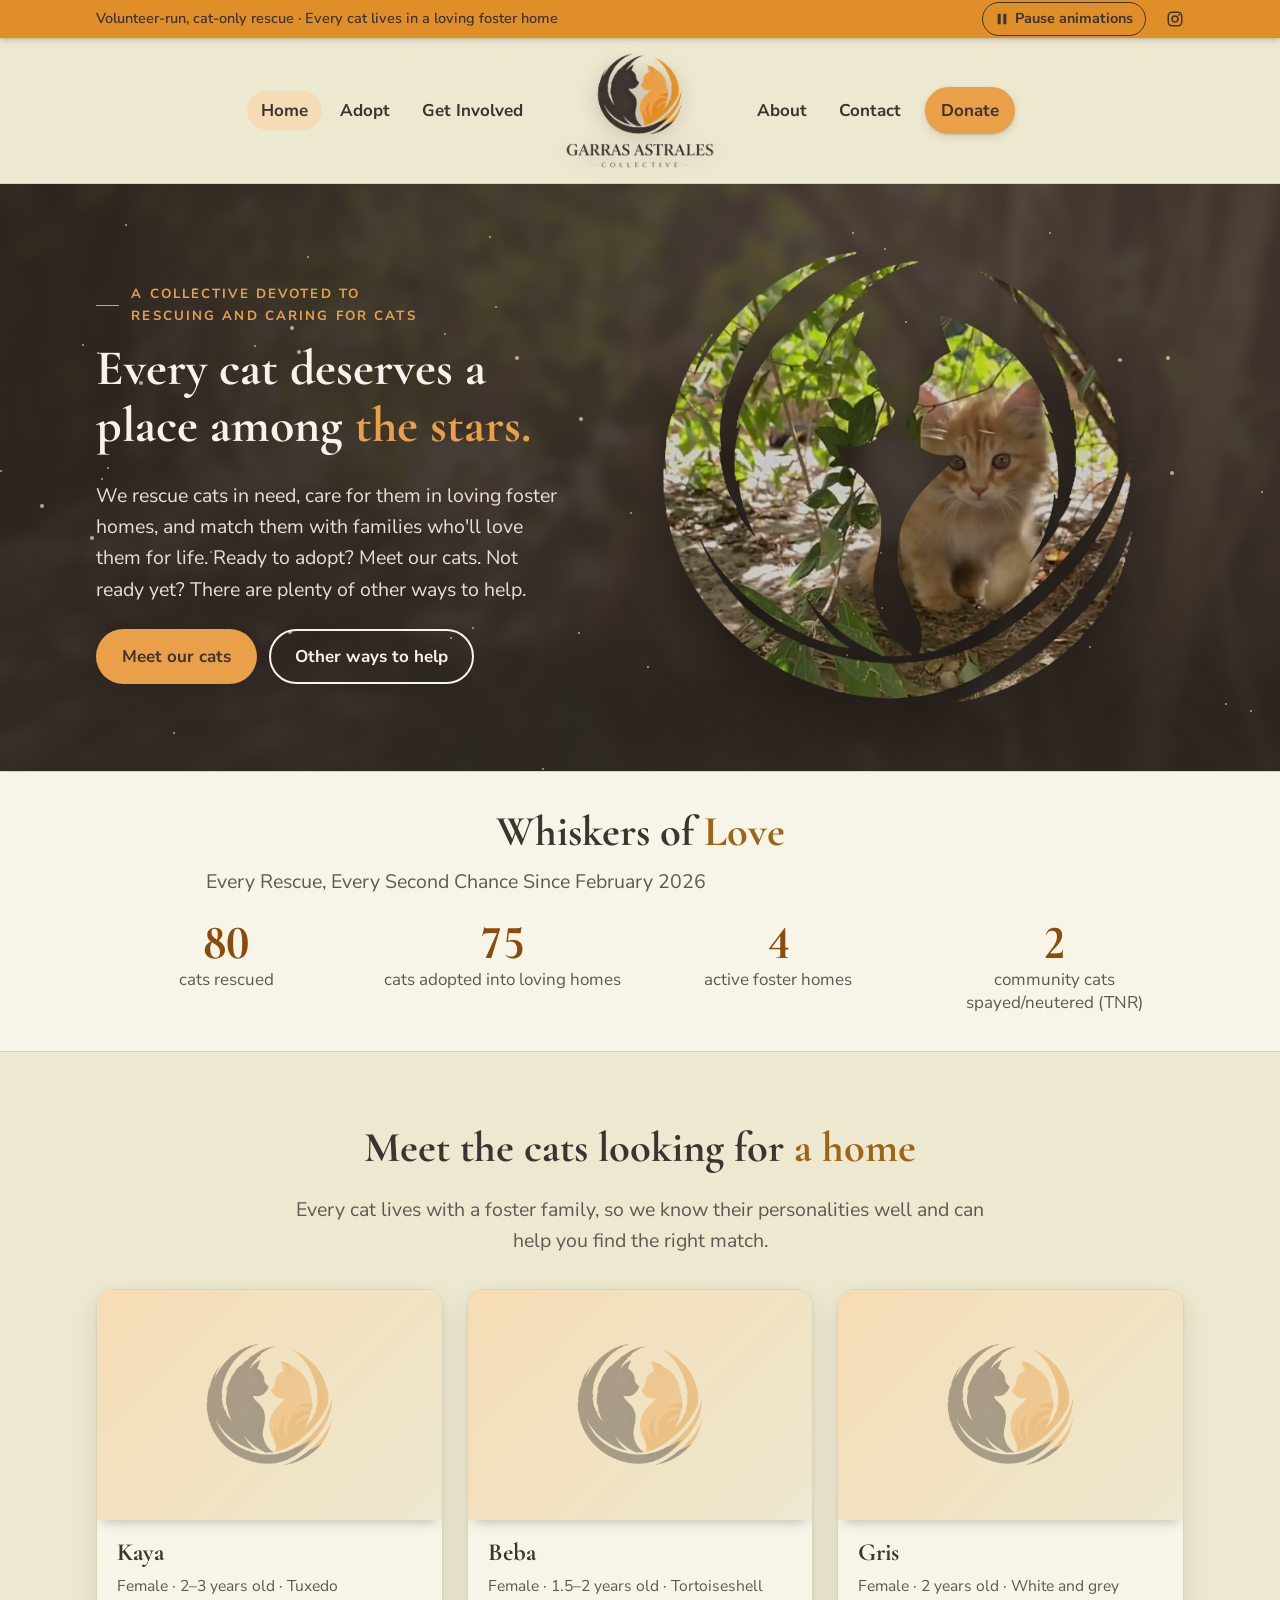
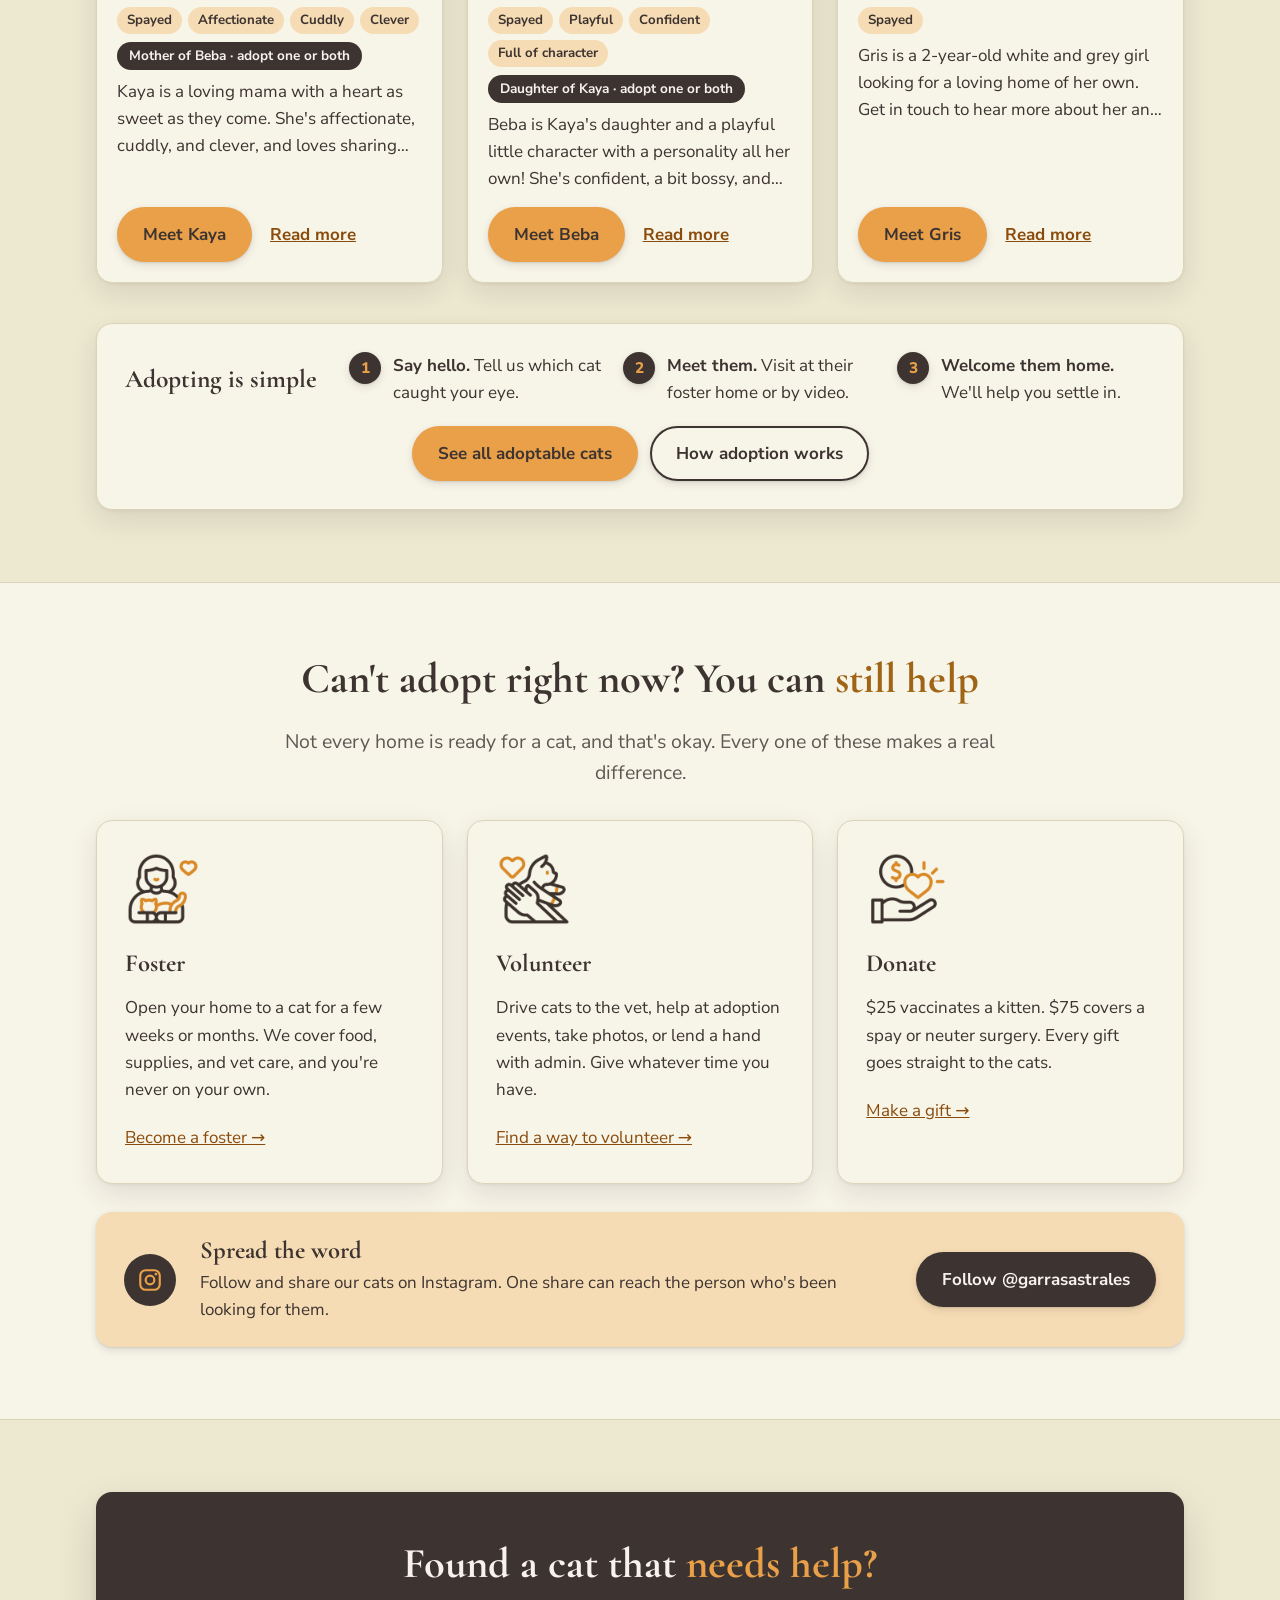
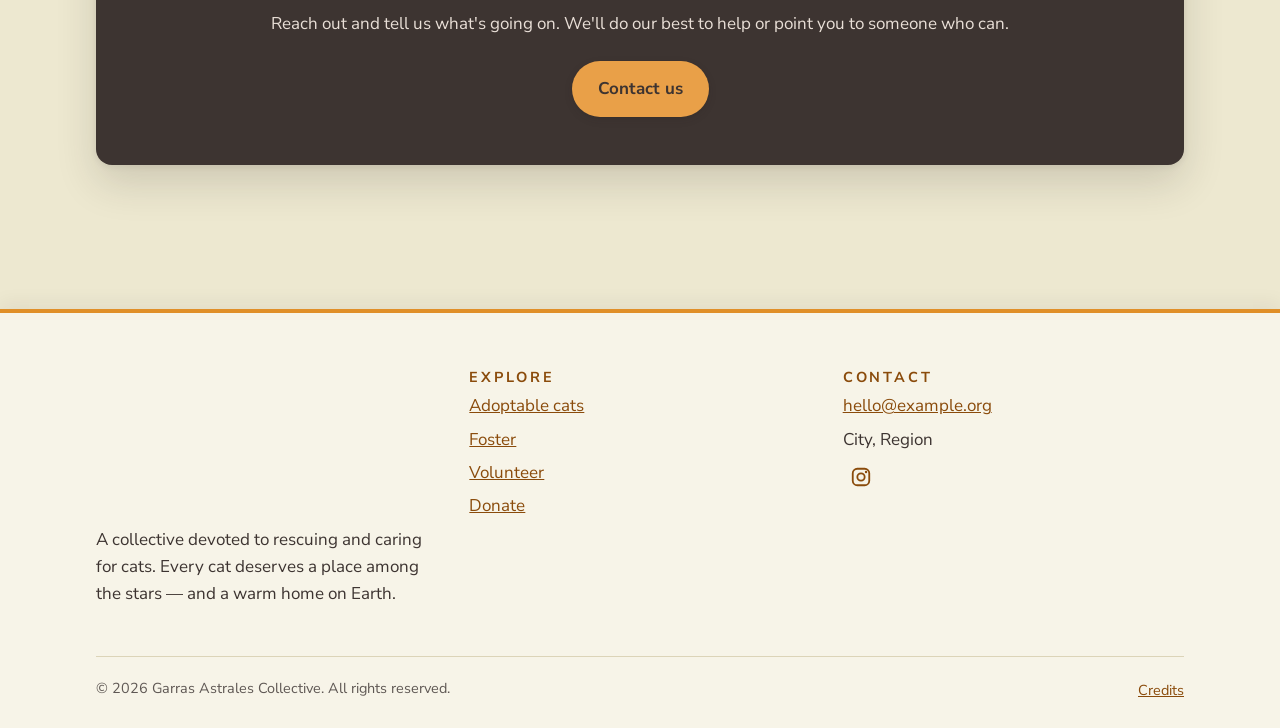
==== index.html @ f84343c6 "Light footer with the full-colour header logo Switch the footer to the light paper background with a" ====
<!doctype html>
<html lang="en">
<head>
  <meta charset="utf-8">
  <meta name="viewport" content="width=device-width, initial-scale=1">
  <title>Cat Rescue | Garras Astrales Collective</title>
  <meta name="description" content="Garras Astrales Collective is a volunteer-run, cat-only rescue. Adopt, foster, volunteer, or donate.">
  <link rel="icon" href="assets/favicon.png" type="image/png">
  <link rel="apple-touch-icon" href="assets/logo-mark.png">
  <link rel="preconnect" href="https://fonts.googleapis.com">
  <link rel="preconnect" href="https://fonts.gstatic.com" crossorigin>
  <link href="https://fonts.googleapis.com/css2?family=Cormorant+Garamond:wght@600;700&family=Nunito+Sans:wght@400;700;800&display=swap" rel="stylesheet">
  <link rel="stylesheet" href="css/styles.css">
</head>
<body>
  <a class="skip-link" href="#main">Skip to content</a>
  <aside class="top-bar" aria-label="Site notices">
    <div class="container">
      <p class="top-bar-msg">Volunteer-run, cat-only rescue · Every cat lives in a loving foster home</p>
      <div class="top-bar-actions">
        <button class="motion-toggle" type="button" data-paused="false"><svg viewBox="0 0 16 16" aria-hidden="true" focusable="false"><rect x="3" y="2" width="3.5" height="12" rx="1" fill="currentColor"/><rect x="9.5" y="2" width="3.5" height="12" rx="1" fill="currentColor"/></svg><span>Pause animations</span></button>
        <a class="top-bar-ig" href="https://www.instagram.com/garrasastrales" target="_blank" rel="noopener" aria-label="Garras Astrales on Instagram (opens in a new tab)"><svg class="ig-icon" viewBox="0 0 24 24" aria-hidden="true" focusable="false"><rect x="3" y="3" width="18" height="18" rx="5" fill="none" stroke="currentColor" stroke-width="2"/><circle cx="12" cy="12" r="4" fill="none" stroke="currentColor" stroke-width="2"/><circle cx="17.5" cy="6.5" r="1.3" fill="currentColor"/></svg></a>
      </div>
    </div>
  </aside>
  <header class="site-header">
    <div class="container">
      <button class="nav-toggle" aria-expanded="false" aria-controls="site-nav">Menu</button>
      <nav class="site-nav" id="site-nav" aria-label="Main">
        <ul class="nav-left">
          <li><a href="index.html" aria-current="page">Home</a></li>
          <li><a href="adopt.html">Adopt</a></li>
          <li><a href="get-involved.html">Get Involved</a></li>
        </ul>
        <a class="brand" href="index.html"><img src="assets/logo-garras-astrales.png" alt="Garras Astrales Collective — home" width="701" height="546"></a>
        <ul class="nav-right">
          <li><a href="about.html">About</a></li>
          <li><a href="contact.html">Contact</a></li>
          <li><a class="btn btn--primary" href="get-involved.html#donate">Donate</a></li>
        </ul>
      </nav>
    </div>
  </header>
  <main id="main">
    <section class="hero-portal">
      <video class="hero-portal-bg" autoplay muted loop playsinline preload="auto" poster="assets/hero-cat-poster.jpg" aria-hidden="true"><source src="assets/hero-cat.mp4" type="video/mp4"></video>
      <div class="stars" aria-hidden="true"></div>
      <div class="container hero-portal-grid">
        <div>
          <p class="eyebrow">A collective devoted to rescuing and caring for cats</p>
          <h1>Every cat deserves a place among <span class="hl">the stars.</span></h1>
          <p class="lead">We rescue cats in need, care for them in loving foster homes, and match them with families who'll love them for life. Ready to adopt? Meet our cats. Not ready yet? There are plenty of other ways to help.</p>
          <div class="btn-row">
            <a class="btn btn--primary" href="adopt.html">Meet our cats</a>
            <a class="btn btn--ghost" href="#help">Other ways to help</a>
          </div>
        </div>
        <div class="portal" aria-hidden="true">
          <video autoplay muted loop playsinline preload="auto" poster="assets/hero-cat-poster.jpg"><source src="assets/hero-cat.mp4" type="video/mp4"></video>
          <div class="portal-shade"></div>
        </div>
      </div>
    </section>

    <section class="section section--alt impact" aria-labelledby="impact-title">
      <div class="container">
        <div class="center">
          <h2 id="impact-title">Whiskers of <span class="hl">Love</span></h2>
          <p class="lead">Every Rescue, Every Second Chance Since February 2026</p>
        </div>
        <div class="stats">
          <div class="stat"><strong>80</strong><span>cats rescued</span></div>
          <div class="stat"><strong>75</strong><span>cats adopted into loving homes</span></div>
          <div class="stat"><strong>4</strong><span>active foster homes</span></div>
          <div class="stat"><strong>2</strong><span>community cats spayed/neutered (TNR)</span></div>
        </div>
      </div>
    </section>

    <section class="section" aria-labelledby="cats-title">
      <div class="container">
        <div class="center">
          <h2 id="cats-title">Meet the cats looking for <span class="hl">a home</span></h2>
          <p class="lead">Every cat lives with a foster family, so we know their personalities well and can help you find the right match.</p>
        </div>
        <div class="grid grid--3" id="featured-cats" style="margin-top:32px"></div>
        <div class="adopt-path">
          <h3 class="adopt-path-title">Adopting is simple</h3>
          <ol class="adopt-steps">
            <li><strong>Say hello.</strong> Tell us which cat caught your eye.</li>
            <li><strong>Meet them.</strong> Visit at their foster home or by video.</li>
            <li><strong>Welcome them home.</strong> We'll help you settle in.</li>
          </ol>
          <div class="btn-row">
            <a class="btn btn--primary" href="adopt.html">See all adoptable cats</a>
            <a class="btn btn--ghost" href="adopt.html#how-adoption-works">How adoption works</a>
          </div>
        </div>
      </div>
    </section>

    <section class="section section--alt" id="help" aria-labelledby="help-title">
      <div class="container">
        <div class="center">
          <h2 id="help-title">Can't adopt right now? You can <span class="hl">still help</span></h2>
          <p class="lead">Not every home is ready for a cat, and that's okay. Every one of these makes a real difference.</p>
        </div>
        <div class="grid grid--3" style="margin-top:32px">
          <div class="card">
            <div class="icon icon--anim" aria-hidden="true"><video autoplay muted loop playsinline preload="auto" poster="assets/icons/foster.png"><source src="assets/icons/foster.mp4" type="video/mp4"></video></div>
            <h3>Foster</h3>
            <p>Open your home to a cat for a few weeks or months. We cover food, supplies, and vet care, and you're never on your own.</p>
            <a href="get-involved.html#foster">Become a foster →</a>
          </div>
          <div class="card">
            <div class="icon icon--anim" aria-hidden="true"><video autoplay muted loop playsinline preload="auto" poster="assets/icons/adopt.png"><source src="assets/icons/adopt.mp4" type="video/mp4"></video></div>
            <h3>Volunteer</h3>
            <p>Drive cats to the vet, help at adoption events, take photos, or lend a hand with admin. Give whatever time you have.</p>
            <a href="get-involved.html#volunteer">Find a way to volunteer →</a>
          </div>
          <div class="card">
            <div class="icon icon--anim" aria-hidden="true"><video autoplay muted loop playsinline preload="auto" poster="assets/icons/donate.png"><source src="assets/icons/donate.mp4" type="video/mp4"></video></div>
            <h3>Donate</h3>
            <p>$25 vaccinates a kitten. $75 covers a spay or neuter surgery. Every gift goes straight to the cats.</p>
            <a href="get-involved.html#donate">Make a gift →</a>
          </div>
        </div>
        <div class="share-strip">
          <span class="share-icon" aria-hidden="true"><svg viewBox="0 0 24 24" aria-hidden="true" focusable="false"><rect x="3" y="3" width="18" height="18" rx="5" fill="none" stroke="currentColor" stroke-width="2"/><circle cx="12" cy="12" r="4" fill="none" stroke="currentColor" stroke-width="2"/><circle cx="17.5" cy="6.5" r="1.3" fill="currentColor"/></svg></span>
          <div class="share-text">
            <h3>Spread the word</h3>
            <p>Follow and share our cats on Instagram. One share can reach the person who's been looking for them.</p>
          </div>
          <a class="btn btn--dark" href="https://www.instagram.com/garrasastrales" target="_blank" rel="noopener">Follow @garrasastrales<span class="sr-only"> on Instagram (opens in a new tab)</span></a>
        </div>
      </div>
    </section>

    <section class="section">
      <div class="container">
        <div class="cta-band">
          <h2>Found a cat that <span class="hl">needs help?</span></h2>
          <p>Reach out and tell us what's going on. We'll do our best to help or point you to someone who can.</p>
          <div class="btn-row" style="justify-content:center">
            <a class="btn btn--primary" href="contact.html?subject=Found%20a%20cat">Contact us</a>
          </div>
        </div>
      </div>
    </section>
  </main>
  <footer class="site-footer">
    <div class="container">
      <div class="footer-grid">
        <div>
          <img class="footer-logo" src="assets/logo-garras-astrales.png" alt="Garras Astrales Collective">
          <p>A collective devoted to rescuing and caring for cats. Every cat deserves a place among the stars — and a warm home on Earth.</p>
        </div>
        <div>
          <h2>Explore</h2>
          <ul>
            <li><a href="adopt.html">Adoptable cats</a></li>
            <li><a href="get-involved.html#foster">Foster</a></li>
            <li><a href="get-involved.html#volunteer">Volunteer</a></li>
            <li><a href="get-involved.html#donate">Donate</a></li>
          </ul>
        </div>
        <div>
          <h2>Contact</h2>
          <ul>
            <li><a href="mailto:hello@example.org">hello@example.org</a></li>
            <li>City, Region</li>
            <li><a class="social-ig" href="https://www.instagram.com/garrasastrales" target="_blank" rel="noopener" aria-label="Garras Astrales on Instagram (opens in a new tab)"><svg viewBox="0 0 24 24" aria-hidden="true" focusable="false"><rect x="3" y="3" width="18" height="18" rx="5" fill="none" stroke="currentColor" stroke-width="2"/><circle cx="12" cy="12" r="4" fill="none" stroke="currentColor" stroke-width="2"/><circle cx="17.5" cy="6.5" r="1.3" fill="currentColor"/></svg></a></li>
          </ul>
        </div>
      </div>
      <div class="footer-bottom">
        <span>&copy; <span data-year></span> Garras Astrales Collective. All rights reserved.</span>
        <a class="footer-credit" href="credits.html">Credits</a>
      </div>
    </div>
  </footer>
  <script src="js/cats.js"></script>
  <script src="js/main.js"></script>
</body>
</html>
---- css/styles.css ----
/* Garras Astrales Collective — core styles
   Palette is taken from the logo (assets/logo-garras-astrales.png). */
:root {
  --espresso: #3d3431;      /* logo dark cat + wordmark */
  --espresso-deep: #2b2420; /* dark sections */
  --amber: #e9a048;         /* logo orange cat */
  --amber-deep: #e08f28;    /* logo orange shadow */
  --amber-soft: #f6dcb4;
  --bg: #EDE8D0;            /* page background */
  --cream: #f8f1ec;         /* light text on dark areas */
  --paper: #F7F4E8;         /* cards and alternate sections, a lighter tint of --bg */
  --ink: #3d3431;
  --muted: #5f5854;        /* darkened from the logo grey so it stays 4.5:1+ even over the scrolling logo shadow */         /* logo "COLLECTIVE" gray, darkened for contrast */
  --link: #8a4b0b;          /* amber darkened to 5.5:1 on --bg for readable links (WCAG AA) */
  --amber-text: #8a4b0b;
  --amber-title: #a06417;   /* highlighted words in titles on light backgrounds: 3.3:1+ even on the peach page background (large-text AA) */    /* amber for text on light backgrounds; bright amber is only for dark ones */
  --on-dark: #e9dfd7;
  --line: #dcd4b8;
  --radius: 16px;
  /* Shadows: soft, warm-toned, layered for depth */
  --shadow-sm: 0 1px 2px rgba(43, 36, 32, 0.10), 0 3px 8px rgba(43, 36, 32, 0.12);
  --shadow-sm-hover: 0 2px 4px rgba(43, 36, 32, 0.12), 0 8px 18px rgba(43, 36, 32, 0.18);
  --shadow: 0 1px 3px rgba(43, 36, 32, 0.06), 0 10px 28px rgba(43, 36, 32, 0.11);
  --shadow-hover: 0 2px 6px rgba(43, 36, 32, 0.08), 0 18px 40px rgba(43, 36, 32, 0.16);
  --shadow-img: drop-shadow(0 4px 10px rgba(43, 36, 32, 0.22));
  --max: 1120px;
  font-size: 17px;
}

* { box-sizing: border-box; }

body {
  margin: 0;
  /* same peach-to-cream gradient as the cat photo placeholder, fixed so it stays even while scrolling */
  background: var(--bg) linear-gradient(135deg, var(--amber-soft), var(--bg)) fixed;
  font-family: "Nunito Sans", system-ui, -apple-system, Segoe UI, sans-serif;
  color: var(--ink);
  line-height: 1.6;
}

h1, h2, h3 {
  font-family: "Cormorant Garamond", Georgia, serif;
  font-weight: 700;
  line-height: 1.15;
  margin: 0 0 0.5em;
  color: var(--espresso);
}
h1, h2, h3 { text-wrap: balance; }   /* even line breaks, no single word left alone */
h1 { font-size: clamp(2.2rem, 5.5vw, 3.6rem); }
h2 { font-size: clamp(1.8rem, 4vw, 2.5rem); }
h3 { font-size: 1.45rem; }

a { color: var(--link); }
img { max-width: 100%; display: block; }

.container { max-width: var(--max); margin: 0 auto; padding: 0 16px; }
.section { padding: 72px 0; }
.section--alt { background: var(--paper); border-block: 1px solid var(--line); }
.lead { font-size: 1.15rem; color: var(--muted); max-width: 60ch; }
.center { text-align: center; }
.center .lead { margin-inline: auto; }

.eyebrow {
  color: var(--amber-deep); font-weight: 700; letter-spacing: 0.28em; text-transform: uppercase; font-size: 0.78rem;
  display: flex; align-items: center; gap: 12px;
}
.eyebrow::before { content: ""; width: 28px; height: 1px; background: currentColor; }

.skip-link {
  position: absolute; left: -999px; top: 8px;
  background: var(--amber); color: var(--espresso); padding: 8px 12px; border-radius: 8px; z-index: 100;
}
.skip-link:focus { left: 8px; }

/* Buttons */
.btn {
  display: inline-block;
  padding: 12px 24px;
  border-radius: 999px;
  text-decoration: none;
  border: 2px solid transparent;
  cursor: pointer;
  font: inherit;
  font-weight: 700;
  box-shadow: var(--shadow-sm);
  transition: transform 0.15s ease, background 0.15s ease, box-shadow 0.15s ease;
}
.btn:hover { transform: translateY(-2px); box-shadow: var(--shadow-sm-hover); }
.btn--primary { background: var(--amber); color: var(--espresso); }
.btn--primary:hover { background: var(--amber-deep); }
.btn--dark { background: var(--espresso); color: var(--cream); }
.btn--dark:hover { background: var(--espresso-deep); }
.btn--ghost { border-color: currentColor; color: inherit; background: transparent; }
.btn-row { display: flex; flex-wrap: wrap; gap: 12px; margin-top: 24px; }

/* Top bar above the header */
/* Logo dark orange; espresso text on it is 4.7:1 (WCAG AA) */
.top-bar { background: var(--amber-deep); color: var(--espresso); font-size: 0.85rem; font-weight: 600;
  position: relative; z-index: 51;                                   /* sits above the header so its shadow shows */
  box-shadow: 0 2px 6px rgba(43, 36, 32, 0.18), 0 1px 2px rgba(43, 36, 32, 0.12); }
.top-bar .container { display: flex; align-items: center; justify-content: space-between; gap: 16px; min-height: 38px; }
.top-bar-msg { margin: 0; }
.top-bar-ig {
  white-space: nowrap;
  display: inline-flex; align-items: center; gap: 8px; color: var(--espresso); text-decoration: none; font-weight: 700;
  padding: 4px 8px; margin-right: -8px; border-radius: 999px;
}
.top-bar-ig:hover { color: var(--espresso-deep); background: rgba(43, 36, 32, 0.1); }
.ig-icon { width: 18px; height: 18px; flex: none; }
@media (max-width: 900px) {
  .top-bar-msg { display: none; }
  .top-bar .container { justify-content: center; }
  .top-bar-ig { margin-right: 0; }
}

/* Header: menu split in two with the logo in the middle */
.site-header {
  position: relative; z-index: 50;
  background: var(--bg);
  border-bottom: 1px solid var(--line);
}
.site-header .container { position: relative; padding-top: 14px; padding-bottom: 14px; }
.site-nav {
  display: grid; grid-template-columns: 1fr auto 1fr; align-items: center; gap: 28px;
}
.brand { display: block; border-radius: 8px; }
.brand img { width: 150px; height: auto; filter: var(--shadow-img); }
.site-nav ul { list-style: none; margin: 0; padding: 0; display: flex; gap: 4px; align-items: center; }
.nav-left { justify-content: flex-end; }
.nav-right { justify-content: flex-start; }
.site-nav ul a {
  color: var(--espresso); text-decoration: none; padding: 8px 14px; border-radius: 999px; font-weight: 700; white-space: nowrap;
}
.site-nav ul a:hover, .site-nav ul a[aria-current="page"] { background: var(--amber-soft); }
.site-nav ul .btn--primary { margin-left: 6px; }
.site-nav ul .btn--primary:hover { background: var(--amber-deep); }

.nav-toggle {
  display: none; border: 2px solid var(--espresso); color: var(--espresso);
  border-radius: 10px; padding: 6px 12px; font: inherit; font-weight: 700; cursor: pointer;
  background: var(--paper); box-shadow: var(--shadow-sm);
}

@media (max-width: 880px) {
  .site-header .container { padding-top: 12px; padding-bottom: 12px; }
  .nav-toggle { display: block; position: absolute; right: 16px; top: 12px; margin-top: 30px; z-index: 1; }
  .site-nav { display: flex; flex-direction: column; align-items: stretch; gap: 4px; }
  .brand { order: -1; align-self: center; }
  .brand img { width: 120px; }
  .site-nav ul { display: none; flex-direction: column; align-items: stretch; gap: 4px; }
  .site-nav.open ul { display: flex; }
  .site-nav.open .nav-left { margin-top: 12px; }
  .site-nav ul a { display: block; text-align: center; }
  .site-nav ul .btn--primary { margin: 8px 0 0; }
}

/* Hero (dark, starry) */
.hero {
  position: relative; overflow: hidden;
  background: radial-gradient(ellipse at 75% 15%, #4a3d37, var(--espresso-deep) 65%);
  color: #fff;
  padding: 80px 0 88px;
}
.hero h1 { color: var(--cream); }
.hero .lead { color: var(--on-dark); }
.hero .eyebrow { color: var(--amber); }
.stars { position: absolute; inset: 0; pointer-events: none; }
.stars i {
  position: absolute; width: 3px; height: 3px; border-radius: 50%; background: var(--amber-soft); opacity: 0.7;
  animation: twinkle 3s infinite ease-in-out;
}
@keyframes twinkle { 50% { opacity: 0.15; } }
@media (prefers-reduced-motion: reduce) { .stars i { animation: none; } .btn:hover, .cat-card:hover { transform: none; } }
.hero .container { position: relative; }

/* Home hero: the logo emblem as a window onto the kitten video, on the same starry
   espresso night as the other page heroes, laid over the background video. */
.hero-portal {
  position: relative; overflow: hidden; isolation: isolate;
  background: var(--espresso-deep);
  color: var(--cream);
  min-height: min(64vh, 590px);
  display: flex; align-items: center;
  padding: 40px 0;
}
/* the night-sky overlay, the same colours as the Adopt page hero */
.hero-portal::before {
  content: ""; position: absolute; inset: 0; z-index: -1;
  background: radial-gradient(ellipse at 75% 15%, rgba(74, 61, 55, 0.84), rgba(43, 36, 32, 0.93) 65%);
}
.hero-portal .stars { z-index: 0; }
/* Sized so the headline always fits on one or two lines, never three */
.hero-portal h1 { color: var(--cream); font-size: clamp(1.9rem, 3.9vw, 3.1rem); text-wrap: balance; }
.hero-portal .lead { color: var(--on-dark); }
.hero-portal .eyebrow { color: var(--amber); letter-spacing: 0.16em; text-wrap: balance; }
.hero-portal .btn--ghost { color: var(--cream); }
/* the video behind the night-sky overlay */
.hero-portal-bg {
  position: absolute; inset: 0; width: 100%; height: 100%; object-fit: cover; z-index: -2;
  filter: blur(6px); transform: scale(1.06);
}
.hero-portal-grid { display: grid; grid-template-columns: 0.9fr 1.1fr; gap: 48px; align-items: center; width: 100%; }
.portal {
  position: relative; isolation: isolate;
  width: 100%; max-width: min(490px, 60vh); aspect-ratio: 394 / 408; justify-self: center;
  filter: drop-shadow(0 18px 30px rgba(0,0,0,0.45));
  animation: portal-float 9s ease-in-out infinite;
}
/* The video plays in its natural colours inside the emblem's shape (assets/logo-mask.png) */
.portal video, .portal-shade {
  position: absolute; inset: 0; width: 100%; height: 100%;
  -webkit-mask: url("../assets/logo-mask.png") center / contain no-repeat;
          mask: url("../assets/logo-mask.png") center / contain no-repeat;
}
.portal video { object-fit: cover; }
.portal-shade { background: rgba(43, 36, 32, 0.22); }
@keyframes portal-float { 50% { transform: translateY(-14px) rotate(-1.5deg); } }
@media (max-width: 820px) {
  .hero-portal-grid { grid-template-columns: 1fr; gap: 18px; text-align: center; }
  .hero-portal h1 { font-size: clamp(1.9rem, 6vw, 2.9rem); }
  .hero-portal .eyebrow, .hero-portal .btn-row { justify-content: center; }
  .hero-portal .lead { margin-inline: auto; }
  .hero-portal .eyebrow::before { display: none; }
  .portal { max-width: min(260px, 34vh); order: -1; }
  .hero-portal { padding: 32px 0 40px; min-height: 0; }
  .hero-portal .lead { font-size: 1.02rem; }
}
@media (prefers-reduced-motion: reduce) { .portal { animation: none; } }
@media (max-width: 480px) {
  .eyebrow { letter-spacing: 0.16em; font-size: 0.72rem; gap: 8px; }
  .eyebrow::before { width: 18px; }
}
/* Grids & cards */
.grid { display: grid; gap: 24px; }
.grid--3 { grid-template-columns: repeat(auto-fit, minmax(min(260px, 100%), 1fr)); }
.grid--2 { grid-template-columns: repeat(auto-fit, minmax(min(320px, 100%), 1fr)); }

.card {
  background: var(--paper); border: 1px solid var(--line); border-radius: var(--radius);
  padding: 28px; box-shadow: var(--shadow);
  transition: box-shadow 0.2s ease, transform 0.2s ease;
}
.card:hover { box-shadow: var(--shadow-hover); }
.cat-card:hover { transform: translateY(-3px); }
.card .icon { font-size: 2rem; line-height: 1; margin-bottom: 12px; }
/* Animated icons: white is baked into the video and dropped by multiply, so they sit on any light card */
.icon--anim { width: 96px; height: 96px; margin: -8px 0 4px -10px; }
.icon--anim video { display: block; width: 100%; height: 100%; mix-blend-mode: multiply; }
.icon-credit { margin: 12px 0 0; font-size: 0.78rem; color: var(--muted); text-align: right; }
.icon-credit a { color: inherit; }

.stats { display: grid; grid-template-columns: repeat(auto-fit, minmax(140px, 1fr)); gap: 16px; margin-top: 32px; }
.stat { text-align: center; padding: 20px; }
.stat strong { font-variant-numeric: lining-nums tabular-nums; display: block; font-family: "Cormorant Garamond", serif; font-size: 2.8rem; color: var(--amber-text); line-height: 1.1; }
.stat span { color: var(--muted); }

/* Cat cards */
.filters { display: flex; flex-wrap: wrap; gap: 8px; margin-bottom: 28px; }
.chip {
  border: 1px solid var(--line); background: var(--paper); border-radius: 999px; padding: 8px 16px;
  font: inherit; font-weight: 700; cursor: pointer; color: var(--ink);
  box-shadow: var(--shadow-sm);
}
.chip[aria-pressed="true"] { background: var(--espresso); color: var(--cream); border-color: var(--espresso); }

.cat-card { padding: 0; overflow: hidden; display: flex; flex-direction: column; }
.cat-photo {
  aspect-ratio: 3 / 2; display: grid; place-items: center;
  background: linear-gradient(135deg, var(--amber-soft), var(--bg));
}
.cat-photo { position: relative; z-index: 1; box-shadow: 0 6px 12px -6px rgba(43, 36, 32, 0.35); }
.cat-photo img { width: 100%; height: 100%; object-fit: cover; }
.cat-photo img.placeholder { width: 38%; height: auto; object-fit: contain; opacity: 0.4; }
.cat-body { padding: 18px 20px 20px; display: flex; flex-direction: column; gap: 8px; flex: 1; }
.cat-body h3 { margin: 0; }
.cat-meta { color: var(--muted); font-size: 0.92rem; margin: 0; }
.tags { display: flex; flex-wrap: wrap; gap: 6px; }
.tag { background: var(--amber-soft); color: var(--espresso); font-size: 0.78rem; font-weight: 700; padding: 3px 10px; border-radius: 999px; }
.tag--dark { background: var(--espresso); color: var(--cream); }
.cat-pair {
  align-self: flex-start; margin: 0; padding: 3px 12px; border-radius: 999px;
  background: var(--espresso); color: var(--cream); font-size: 0.8rem; font-weight: 700;
}
/* Cards show the first three lines of the story; "Read more" opens the cat's own page */
.cat-story { margin: 0; display: -webkit-box; -webkit-box-orient: vertical; -webkit-line-clamp: 3; line-clamp: 3; overflow: hidden; }
.cat-name { color: inherit; text-decoration: none; }
.cat-name:hover { text-decoration: underline; }
.cat-actions { margin-top: auto; padding-top: 6px; display: flex; align-items: center; flex-wrap: wrap; gap: 4px 16px; }
.cat-more { display: inline-block; padding: 8px 2px; font-weight: 700; color: var(--link); }
.cat-more:hover { color: var(--ink); }

/* Cat profile page */
.cat-hero { padding-top: 32px; }
.breadcrumb ol { list-style: none; margin: 0 0 24px; padding: 0; display: flex; flex-wrap: wrap; gap: 6px; font-size: 0.92rem; color: var(--muted); }
.breadcrumb li + li::before { content: "›"; margin-right: 6px; }
.breadcrumb a { color: var(--link); font-weight: 700; }
.cat-profile { display: grid; grid-template-columns: minmax(0, 1fr) minmax(0, 1.1fr); gap: 48px; align-items: start; }
.cat-profile-photo { padding: 0; overflow: hidden; aspect-ratio: 4 / 5; display: grid; place-items: center;
  background: linear-gradient(135deg, var(--amber-soft), var(--bg)); }
.cat-profile-photo img { width: 100%; height: 100%; object-fit: cover; }
.cat-profile-photo img.placeholder { width: 46%; height: auto; opacity: 0.4; }
.cat-profile-body { display: flex; flex-direction: column; gap: 12px; min-width: 0; }
.cat-profile-body h1 { margin: 0; color: var(--espresso); }
.cat-profile-story { font-size: 1.08rem; max-width: 60ch; }
.cat-profile-story p { margin: 0 0 0.8em; }
@media (max-width: 760px) {
  .cat-profile { grid-template-columns: 1fr; gap: 24px; }
  .cat-profile-photo { aspect-ratio: 3 / 2; }
}

/* Steps */
.steps { counter-reset: step; list-style: none; padding: 0; display: grid; gap: 16px; }
.steps li { counter-increment: step; position: relative; padding-left: 56px; }
.steps li::before {
  content: counter(step); position: absolute; left: 0; top: 0;
  width: 40px; height: 40px; border-radius: 50%; background: var(--espresso); color: var(--amber); box-shadow: var(--shadow-sm);
  display: grid; place-items: center; font-weight: 800;
}

/* Forms */
form { display: grid; gap: 16px; }
label { font-weight: 700; display: block; margin-bottom: 6px; }
input, select, textarea {
  width: 100%; font: inherit; padding: 12px 14px; border-radius: 10px;
  border: 1px solid #8a7d74; background: #fff; color: var(--ink);
}
input:focus, select:focus, textarea:focus, .btn:focus-visible, .chip:focus-visible, a:focus-visible {
  outline: 3px solid var(--espresso); outline-offset: 2px;
}
.top-bar :focus-visible { outline-color: var(--espresso); }
.cta-band :focus-visible, .hero :focus-visible, .hero-portal :focus-visible { outline-color: var(--amber); }
.form-note { font-size: 0.9rem; color: var(--muted); }
.form-status { font-weight: 700; color: var(--link); }

/* CTA band */
.cta-band { background: var(--espresso); color: var(--cream); border-radius: var(--radius); padding: 48px 32px; text-align: center; box-shadow: var(--shadow-hover); }
.cta-band h2 { color: var(--cream); }
.cta-band p { color: var(--on-dark); }
.cta-band .card { color: var(--ink); text-align: left; }
.cta-band .card h3 { color: var(--amber-text); }
.cta-band .card p { color: var(--ink); }

/* Footer */
/* Light footer so the full-colour logo reads; an orange rule ties it to the top bar */
.site-footer { background: var(--paper); color: var(--ink); padding: 56px 0 24px; margin-top: 72px;
  border-top: 4px solid var(--amber-deep); box-shadow: 0 -6px 18px rgba(43, 36, 32, 0.06); }
.site-footer a { color: var(--link); }
.site-footer h2 {
  color: var(--amber-text); font-size: 0.85rem; font-family: "Nunito Sans", sans-serif; text-transform: uppercase; letter-spacing: 0.2em;
}
.site-footer ul { list-style: none; padding: 0; margin: 0; display: grid; gap: 6px; }
.footer-logo { width: 180px; margin-bottom: 16px; filter: var(--shadow-img); }
.footer-grid { display: grid; gap: 32px; grid-template-columns: repeat(auto-fit, minmax(200px, 1fr)); }
.footer-bottom { border-top: 1px solid var(--line); color: var(--muted); margin-top: 32px; padding-top: 20px; font-size: 0.85rem; }
.footer-bottom { display: flex; flex-wrap: wrap; justify-content: space-between; gap: 8px 24px; }
/* "Credits" link (icon, video and photo credits live on credits.html) */
.footer-credit { color: inherit; display: inline-block; padding: 2px 0; }

.placeholder-note {
  background: #fdf0dc; border: 1px dashed var(--amber-deep); border-radius: 10px; padding: 10px 14px; font-size: 0.9rem;
}

/* Spam honeypot field: hidden from people, visible to bots */
.hp { position: absolute; left: -10000px; width: 1px; height: 1px; overflow: hidden; }

/* Visually hidden, still read by screen readers */
.sr-only {
  position: absolute; width: 1px; height: 1px; padding: 0; margin: -1px;
  overflow: hidden; clip: rect(0, 0, 0, 0); white-space: nowrap; border: 0;
}

/* Pause control for looping video and animation (WCAG 2.2.2) */
.top-bar-actions { display: flex; align-items: center; gap: 12px; }
.motion-toggle {
  display: inline-flex; align-items: center; gap: 6px;
  background: transparent; color: var(--espresso); border: 1px solid var(--espresso);
  border-radius: 999px; padding: 4px 12px; min-height: 28px; font: inherit; font-weight: 700; cursor: pointer;
  white-space: nowrap;
}
.motion-toggle:hover { background: rgba(43, 36, 32, 0.1); }
.motion-toggle svg { width: 14px; height: 14px; flex: none; }
.motion-paused *, .motion-paused *::before, .motion-paused *::after { animation-play-state: paused !important; }


/* Every page: the hero emblem's silhouette follows the visitor down the page like a soft shadow
   on the section backgrounds. It sits above section backgrounds and below their content. */
.has-logo-shadow main > section > .container { position: relative; z-index: 1; }
.logo-shadow {
  position: fixed; top: 0; left: 0; z-index: 0; pointer-events: none;
  width: min(560px, 70vw); aspect-ratio: 408 / 394;     /* the emblem image is 408 x 394 */
  background: color-mix(in srgb, var(--espresso) calc((1 - var(--morph)) * 100%), transparent);
  -webkit-mask: url("../assets/logo-mask.png") center / contain no-repeat;
          mask: url("../assets/logo-mask.png") center / contain no-repeat;
  opacity: 0; will-change: transform, opacity;
  --morph: 0;
}
/* the footer emblem's own colours, faded in as the shadow lands on the footer logo */
.logo-shadow::after {
  content: ""; position: absolute; inset: 0;
  background: url("../assets/logo-mark.png") center / contain no-repeat;
  opacity: var(--morph);
}
@media (prefers-reduced-motion: reduce) { .logo-shadow { display: none; } }
.motion-paused .logo-shadow { display: none; }

/* Links that stand alone in a card get a comfortable tap height (WCAG 2.5.8) */
.card > a:not(.btn) { display: inline-block; padding: 4px 0; }

/* Very narrow screens (under 340px): keep headings to two lines */
@media (max-width: 340px) {
  .hero-portal h1 { font-size: 1.7rem; }
  h2 { font-size: 1.6rem; }
}

/* Instagram shown as its icon only (the link keeps a spoken label) */
.social-ig {
  display: inline-flex; align-items: center; justify-content: center;
  width: 36px; height: 36px; border-radius: 999px; color: inherit; vertical-align: middle;
}
.social-ig svg { width: 22px; height: 22px; }
.social-ig:hover { color: var(--link); }
.contact-ig .social-ig { color: var(--espresso); margin-left: 2px; }
.contact-ig .social-ig:hover { color: var(--link); }
@media (max-width: 300px) {
  .hero-portal h1 { font-size: 1.5rem; }
}

/* Homepage: adoption path under the featured cats */
.adopt-path {
  margin-top: 40px; padding: 28px; border-radius: var(--radius);
  background: var(--paper); border: 1px solid var(--line); box-shadow: var(--shadow);
  display: grid; grid-template-columns: auto 1fr; gap: 12px 32px; align-items: center;
}
.adopt-path-title { margin: 0; font-size: 1.5rem; }
.adopt-steps { counter-reset: step; list-style: none; margin: 0; padding: 0; display: grid; grid-template-columns: repeat(3, minmax(0, 1fr)); gap: 16px; }
.adopt-steps li { counter-increment: step; position: relative; padding-left: 44px; min-width: 0; }
.adopt-steps li::before {
  content: counter(step); position: absolute; left: 0; top: 0;
  width: 32px; height: 32px; border-radius: 50%; background: var(--espresso); color: var(--amber);
  display: grid; place-items: center; font-weight: 800; font-size: 0.9rem; box-shadow: var(--shadow-sm);
}
.adopt-path .btn-row { grid-column: 1 / -1; margin-top: 8px; justify-content: center; }
@media (max-width: 900px) {
  .adopt-path { grid-template-columns: 1fr; text-align: left; }
  .adopt-steps { grid-template-columns: 1fr; }
}

/* Homepage: impact band */
.impact { padding: 36px 0 28px; }
.impact h2 { margin-bottom: 0.2em; }
.impact .lead { margin: 0; }
.impact .stats { margin-top: 12px; gap: 8px 16px; }
.impact .stat { padding: 8px; }
.impact .stat span { display: block; line-height: 1.35; }

/* Homepage: spread the word */
.share-strip {
  margin-top: 28px; padding: 24px 28px; border-radius: var(--radius);
  background: var(--amber-soft); display: grid; grid-template-columns: auto 1fr auto; gap: 16px 24px; align-items: center;
  box-shadow: var(--shadow-sm);
}
.share-icon { width: 52px; height: 52px; border-radius: 50%; background: var(--espresso); color: var(--amber); display: grid; place-items: center; }
.share-icon svg { width: 26px; height: 26px; }
.share-text h3 { margin: 0 0 4px; }
.share-text p { margin: 0; }
@media (max-width: 700px) {
  .share-strip { grid-template-columns: auto 1fr; }
  .share-strip .btn { grid-column: 1 / -1; justify-self: start; }
}


/* Credits page */
.credits { max-width: 760px; }
.credits h2 { margin-top: 1.4em; font-size: 1.6rem; }
.credits ul { padding-left: 1.2em; }
.credits li { margin: 4px 0; }

/* Two-colour titles: one or two highlighted words */
h1 .hl, h2 .hl { color: var(--amber-title); }
.hero .hl, .hero-portal .hl, .cta-band .hl { color: var(--amber); }
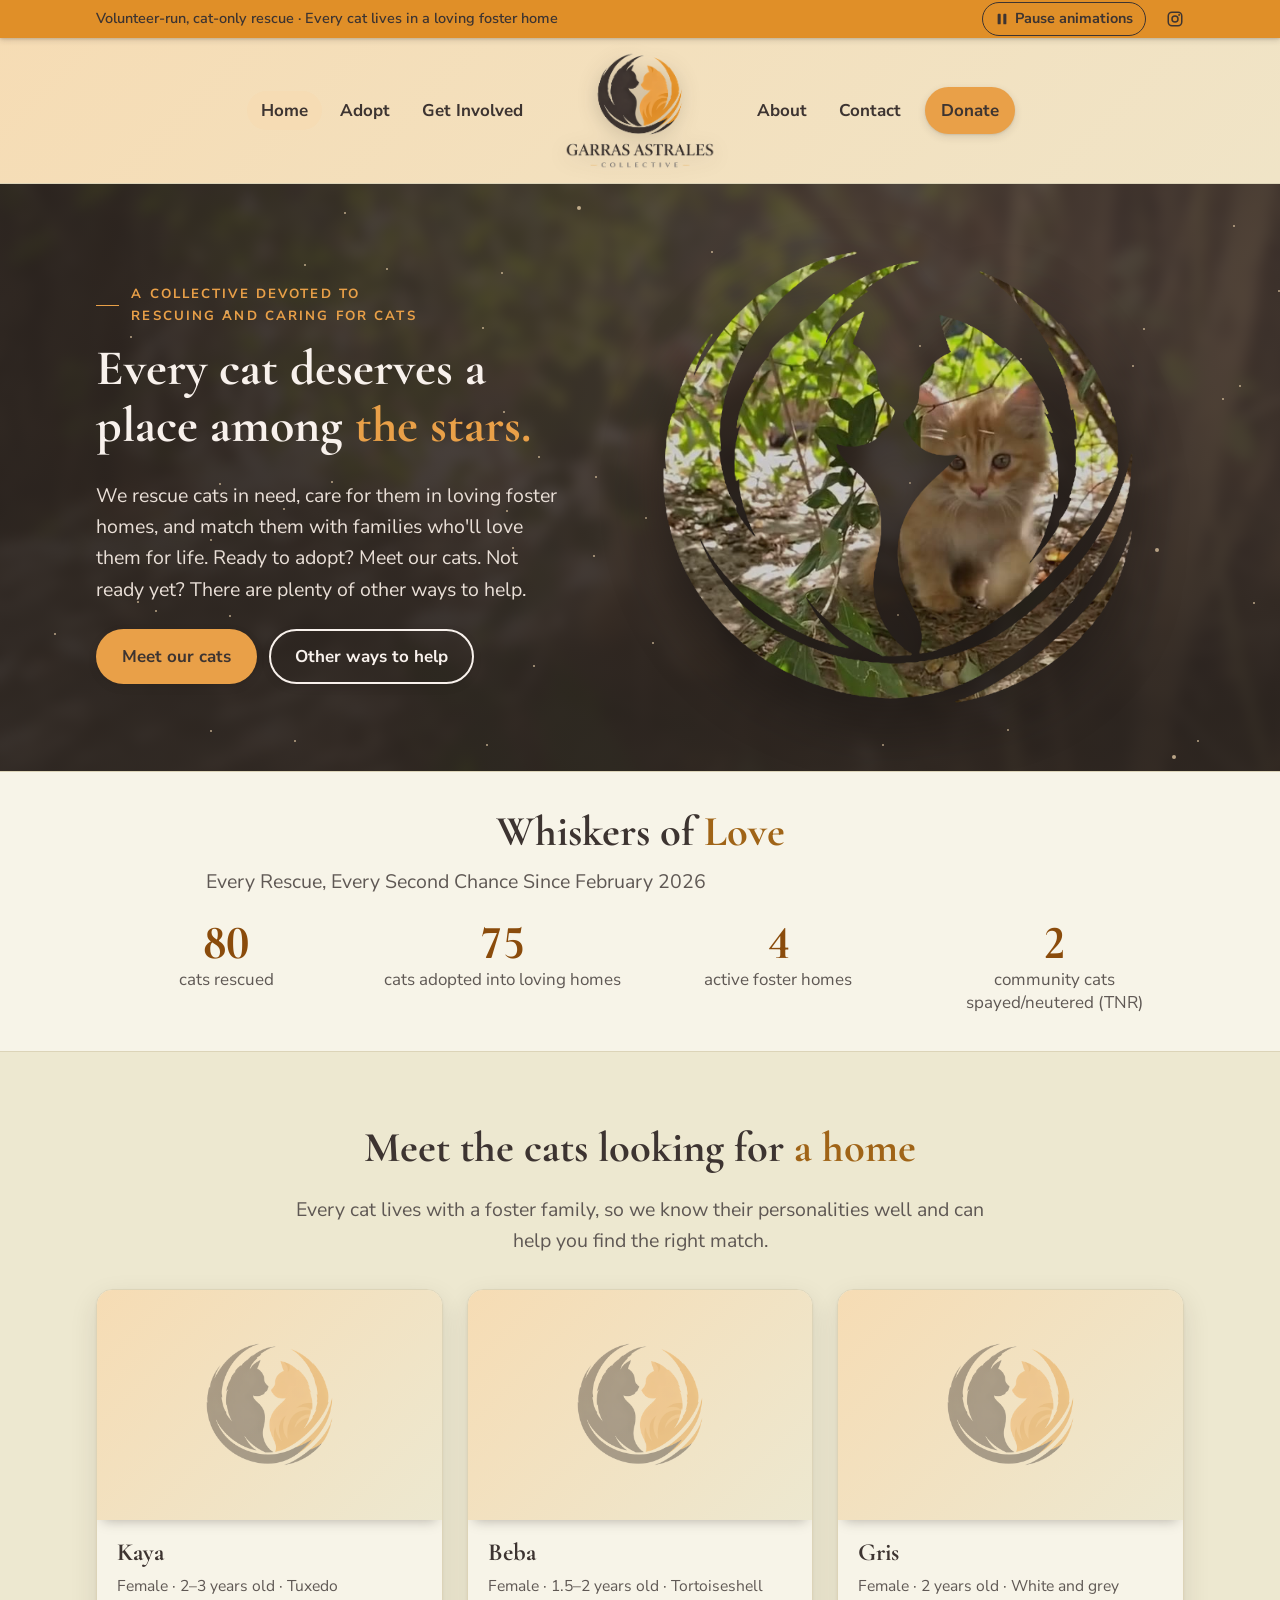
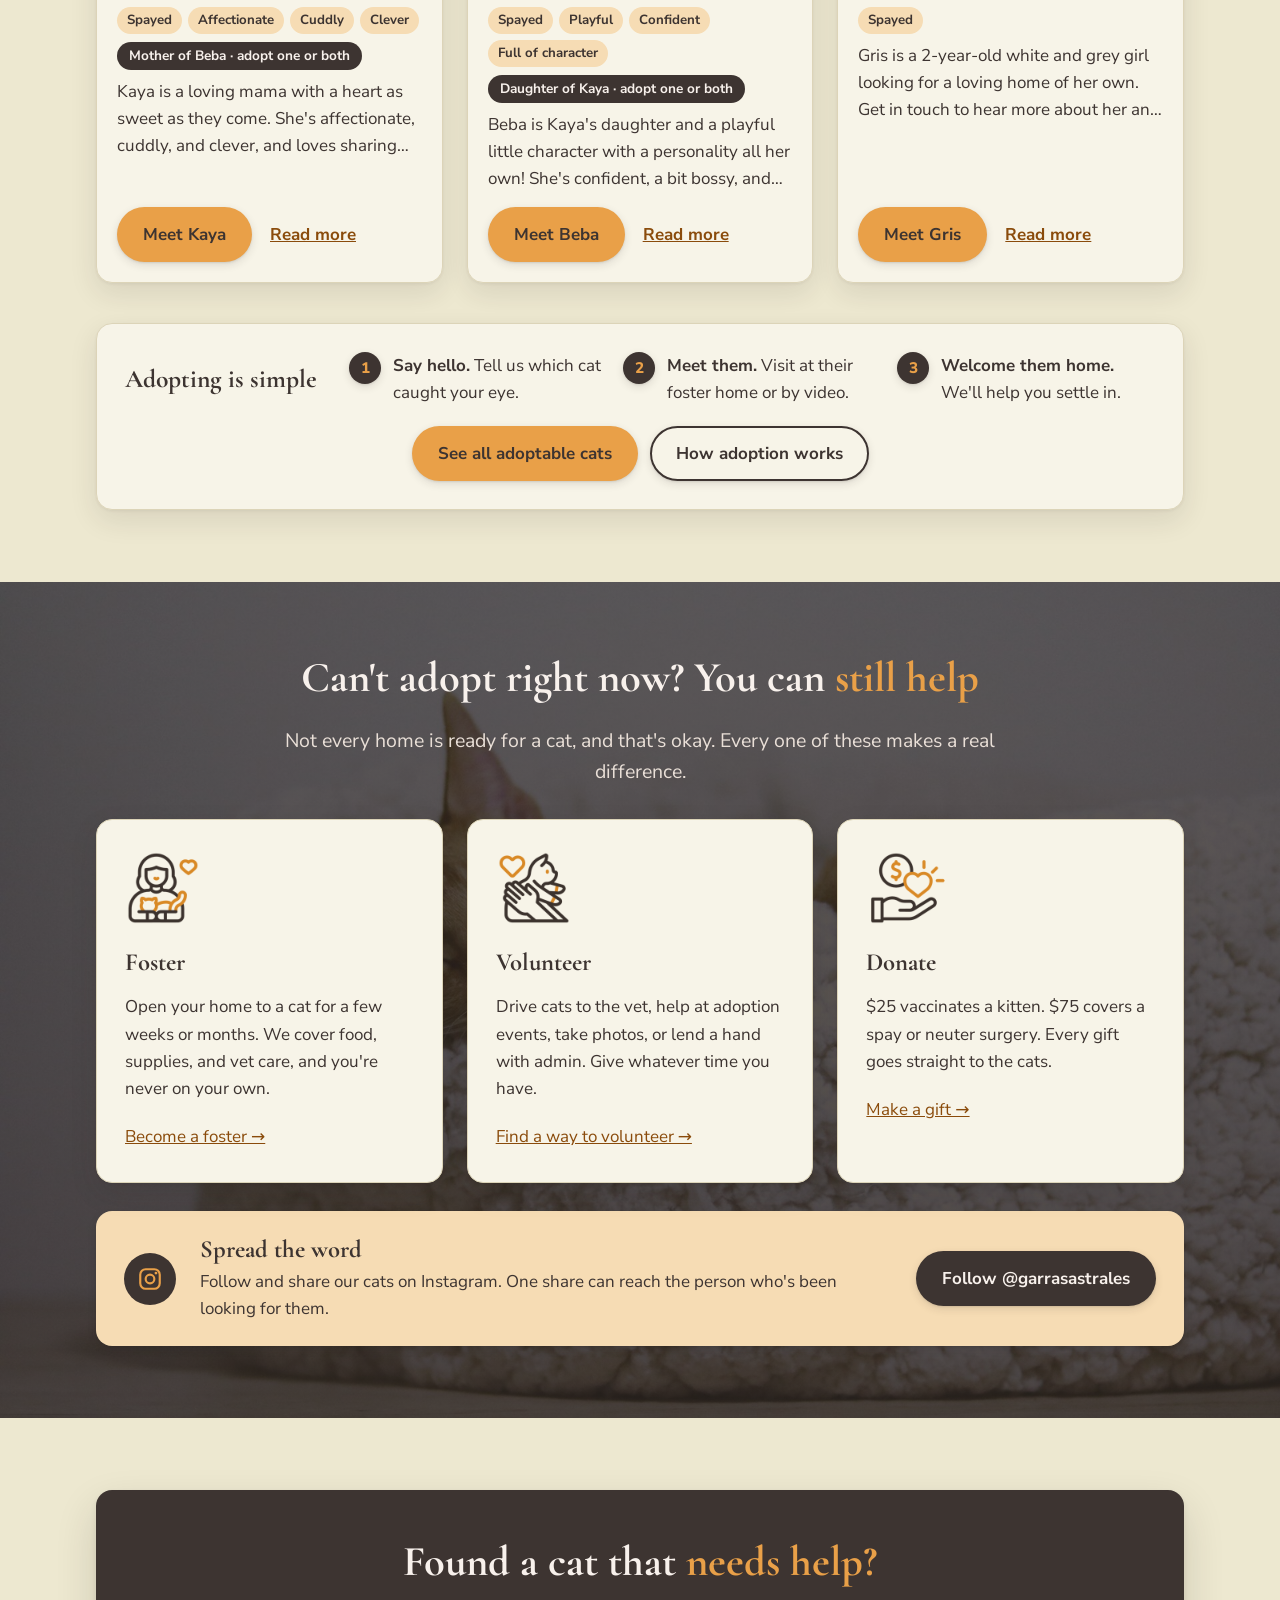
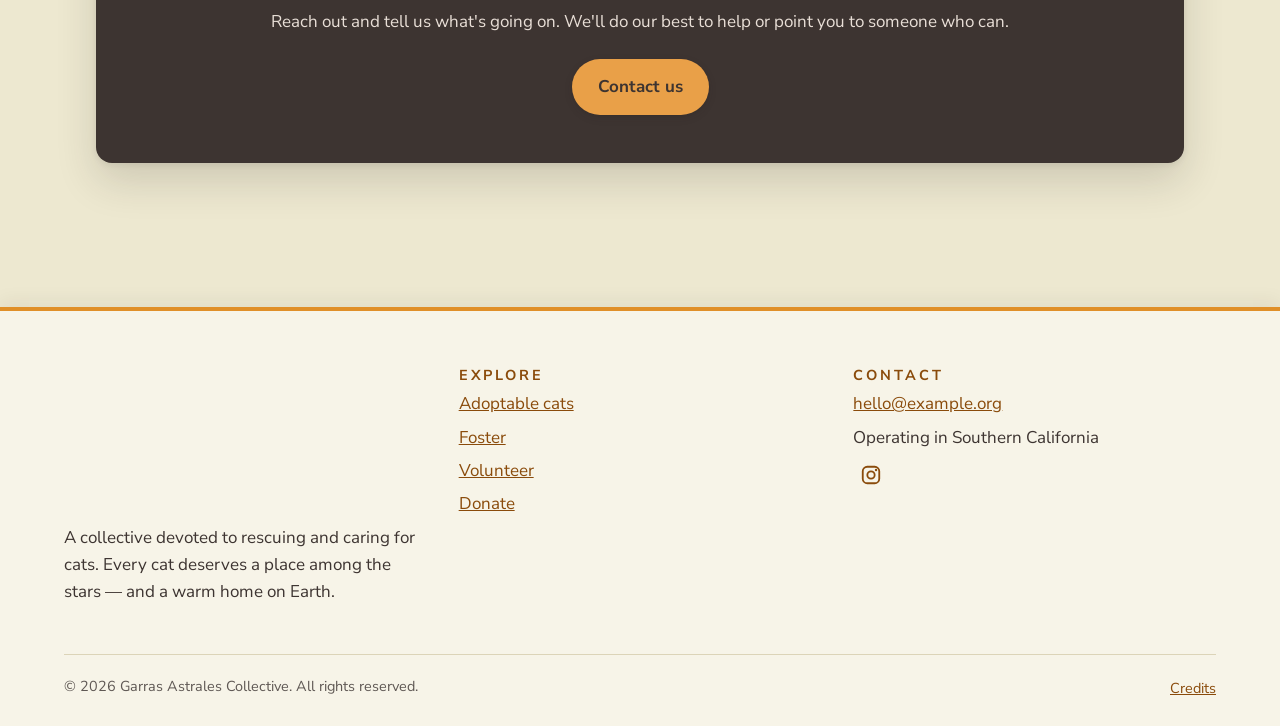
==== commit 058a32bd: "Sleeping-cat banner, full-width footer, gradient header, SoCal location Give the Can't adopt section" ====
--- a/index.html
+++ b/index.html
@@ -99,7 +99,7 @@
       </div>
     </section>
 
-    <section class="section section--alt" id="help" aria-labelledby="help-title">
+    <section class="section help-banner" id="help" aria-labelledby="help-title">
       <div class="container">
         <div class="center">
           <h2 id="help-title">Can't adopt right now? You can <span class="hl">still help</span></h2>
@@ -168,7 +168,7 @@
           <h2>Contact</h2>
           <ul>
             <li><a href="mailto:hello@example.org">hello@example.org</a></li>
-            <li>City, Region</li>
+            <li>Operating in Southern California</li>
             <li><a class="social-ig" href="https://www.instagram.com/garrasastrales" target="_blank" rel="noopener" aria-label="Garras Astrales on Instagram (opens in a new tab)"><svg viewBox="0 0 24 24" aria-hidden="true" focusable="false"><rect x="3" y="3" width="18" height="18" rx="5" fill="none" stroke="currentColor" stroke-width="2"/><circle cx="12" cy="12" r="4" fill="none" stroke="currentColor" stroke-width="2"/><circle cx="17.5" cy="6.5" r="1.3" fill="currentColor"/></svg></a></li>
           </ul>
         </div>
--- a/css/styles.css
+++ b/css/styles.css
@@ -116,7 +116,8 @@
 /* Header: menu split in two with the logo in the middle */
 .site-header {
   position: relative; z-index: 50;
-  background: var(--bg);
+  /* same peach-to-cream gradient as the page, as seen behind "Meet the cats" */
+  background: var(--bg) linear-gradient(135deg, var(--amber-soft), var(--bg)) fixed;
   border-bottom: 1px solid var(--line);
 }
 .site-header .container { position: relative; padding-top: 14px; padding-bottom: 14px; }
@@ -478,3 +479,24 @@
 /* Two-colour titles: one or two highlighted words */
 h1 .hl, h2 .hl { color: var(--amber-title); }
 .hero .hl, .hero-portal .hl, .cta-band .hl { color: var(--amber); }
+
+/* "Can't adopt right now?" section: sleeping-cat photo under a dark overlay */
+.help-banner {
+  position: relative; isolation: isolate; color: var(--cream);
+  background:
+    linear-gradient(180deg, rgba(43, 36, 32, 0.75), rgba(43, 36, 32, 0.82)),   /* 0.75 keeps light text 4.5:1 over the white bed */
+    var(--espresso-deep) url("../assets/help-banner.jpg") center 35% / cover no-repeat;
+}
+.help-banner h2 { color: var(--cream); }
+.help-banner h2 .hl { color: var(--amber); }
+.help-banner .center .lead { color: var(--on-dark); }
+.help-banner :focus-visible { outline-color: var(--amber); }
+.help-banner .card, .help-banner .share-strip { color: var(--ink); }
+.help-banner .card :focus-visible, .help-banner .share-strip :focus-visible { outline-color: var(--espresso); }
+
+/* Footer: content spans the full width, with comfortable side padding */
+.site-footer > .container {
+  max-width: none;
+  padding-left: max(24px, 5vw, env(safe-area-inset-left, 0px));
+  padding-right: max(24px, 5vw, env(safe-area-inset-right, 0px));
+}
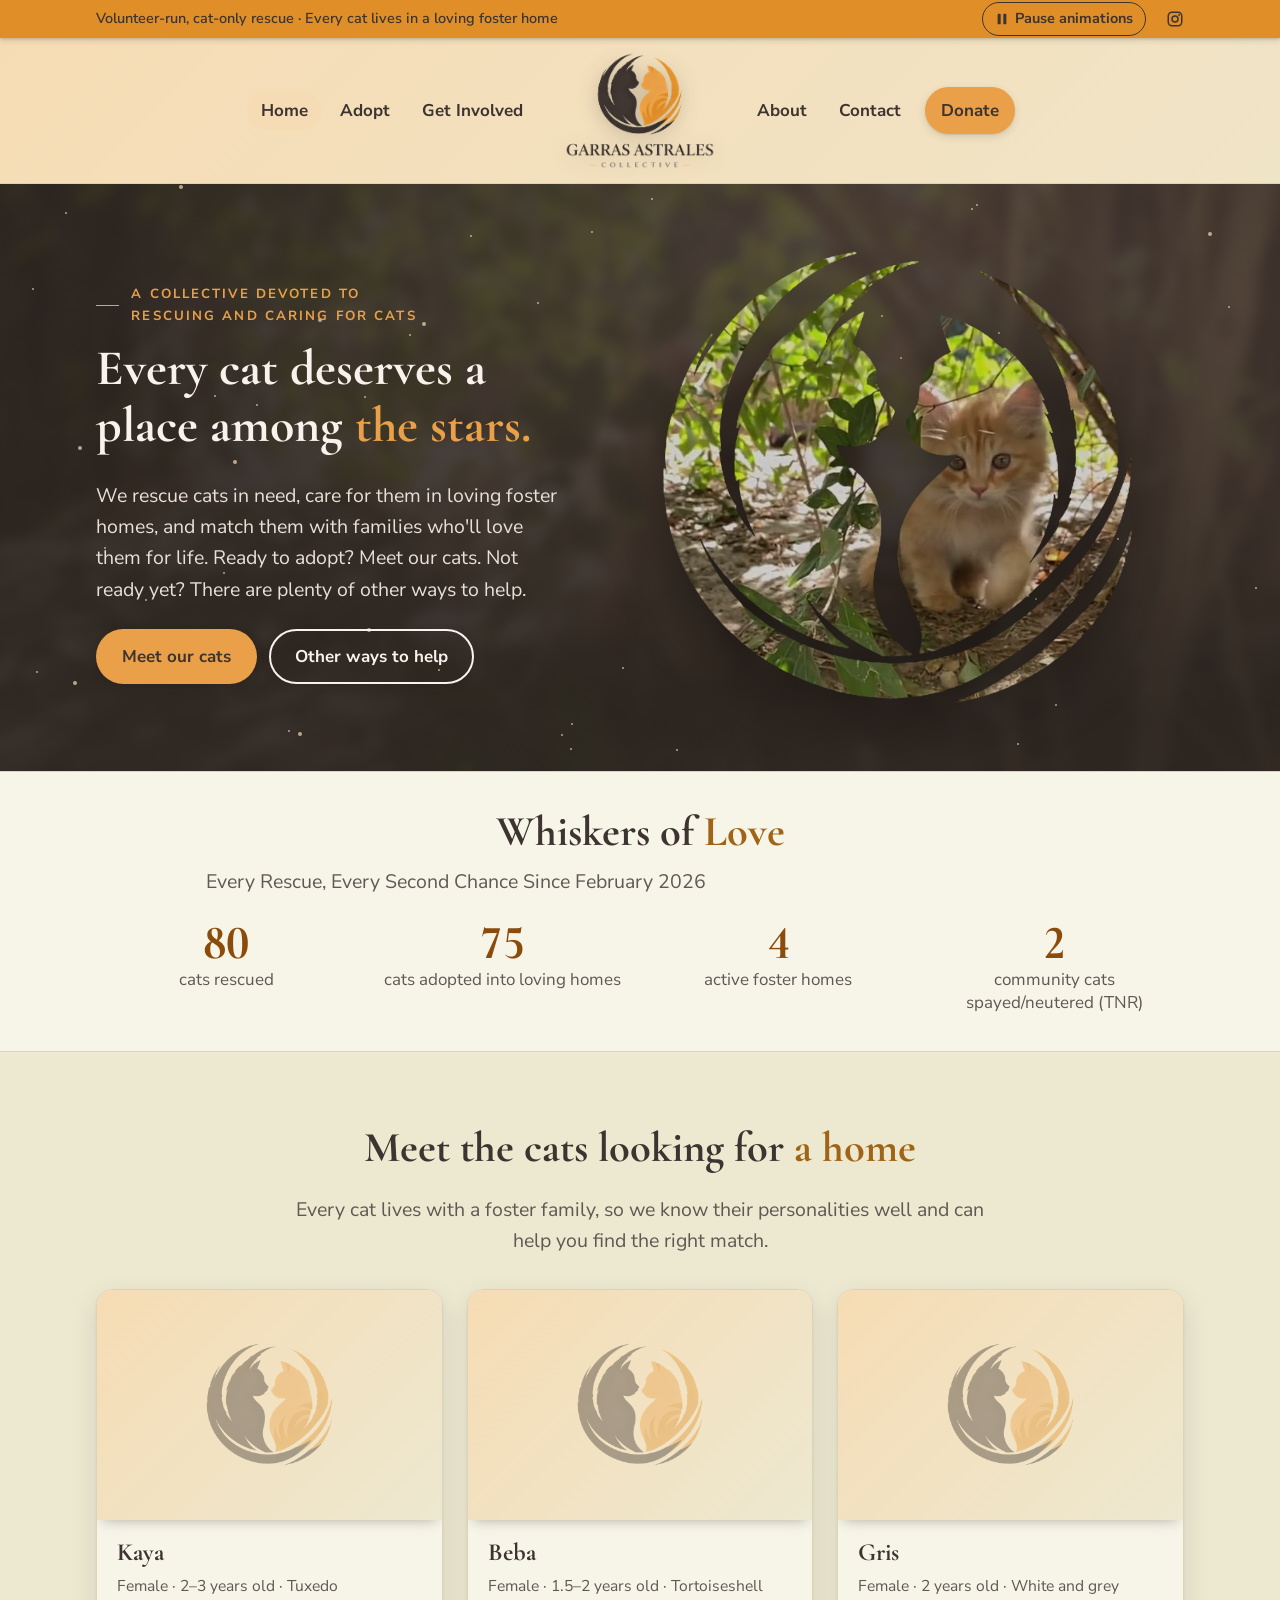
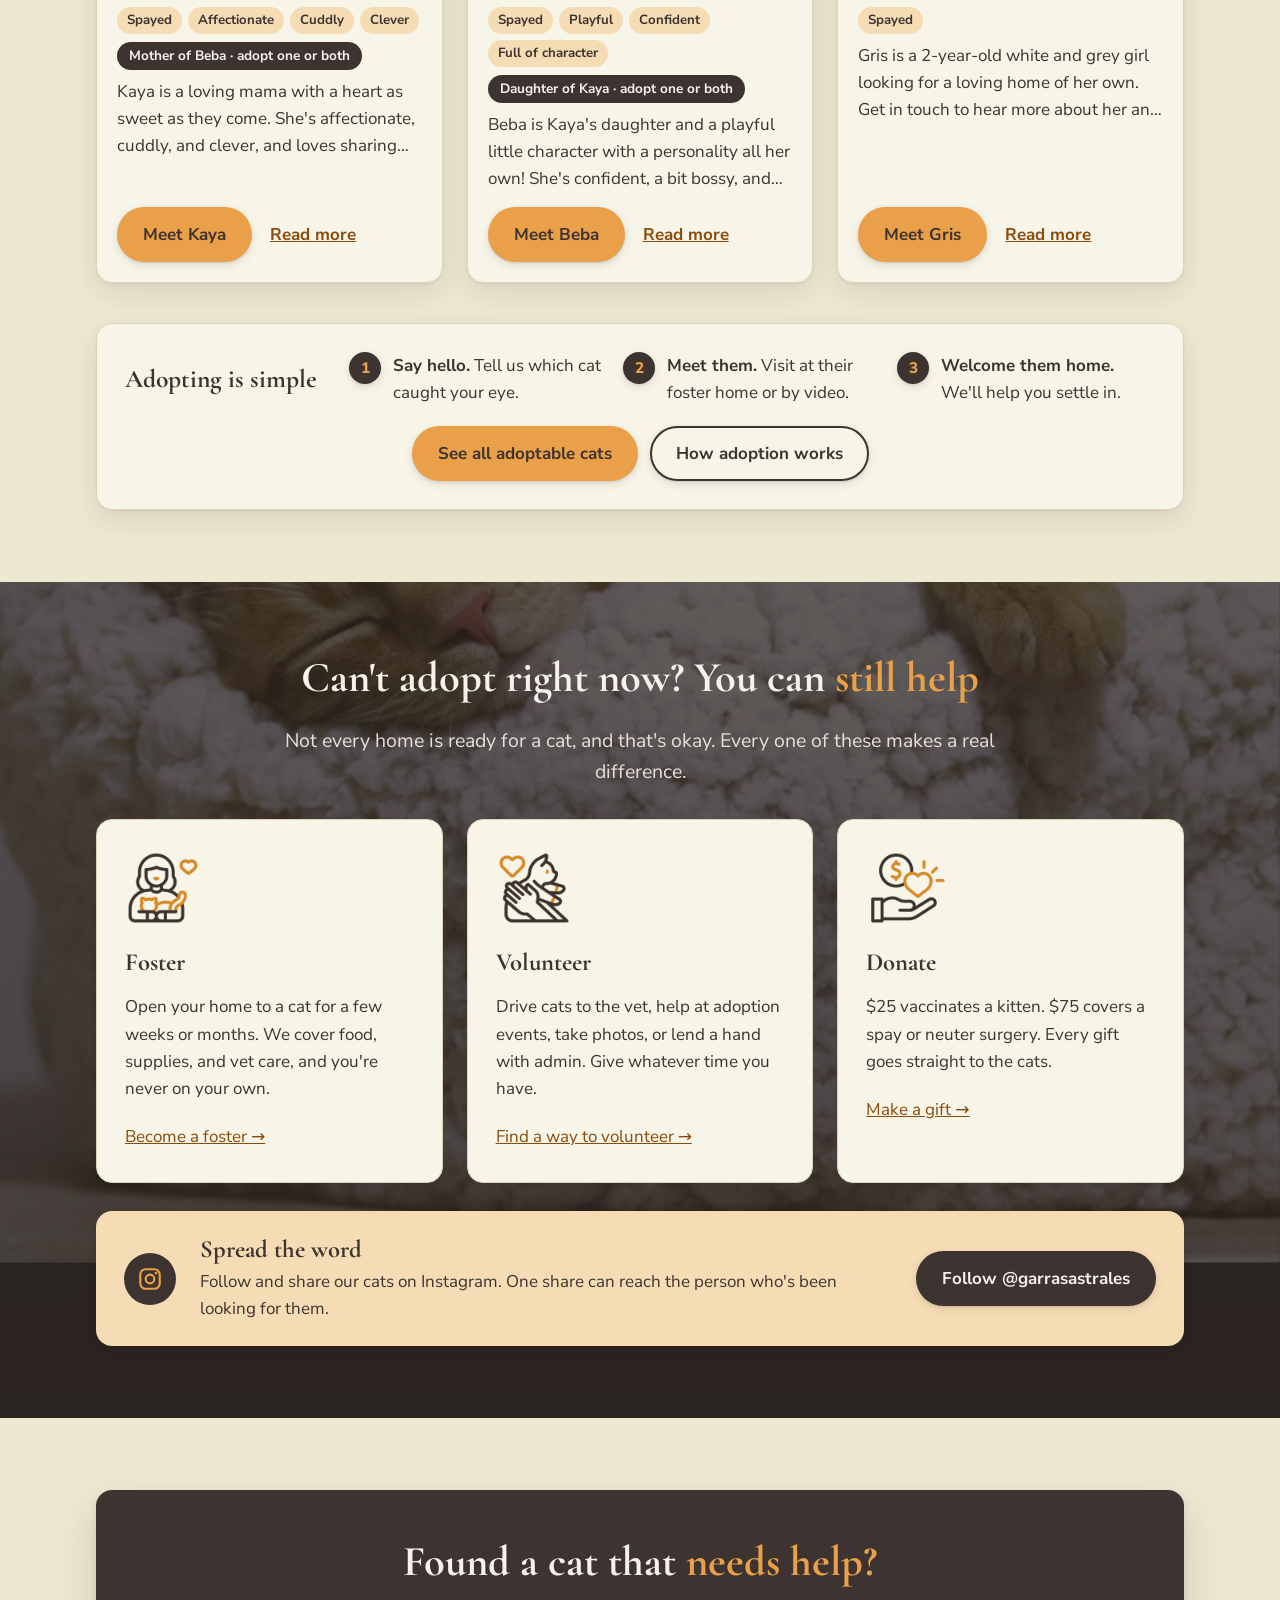
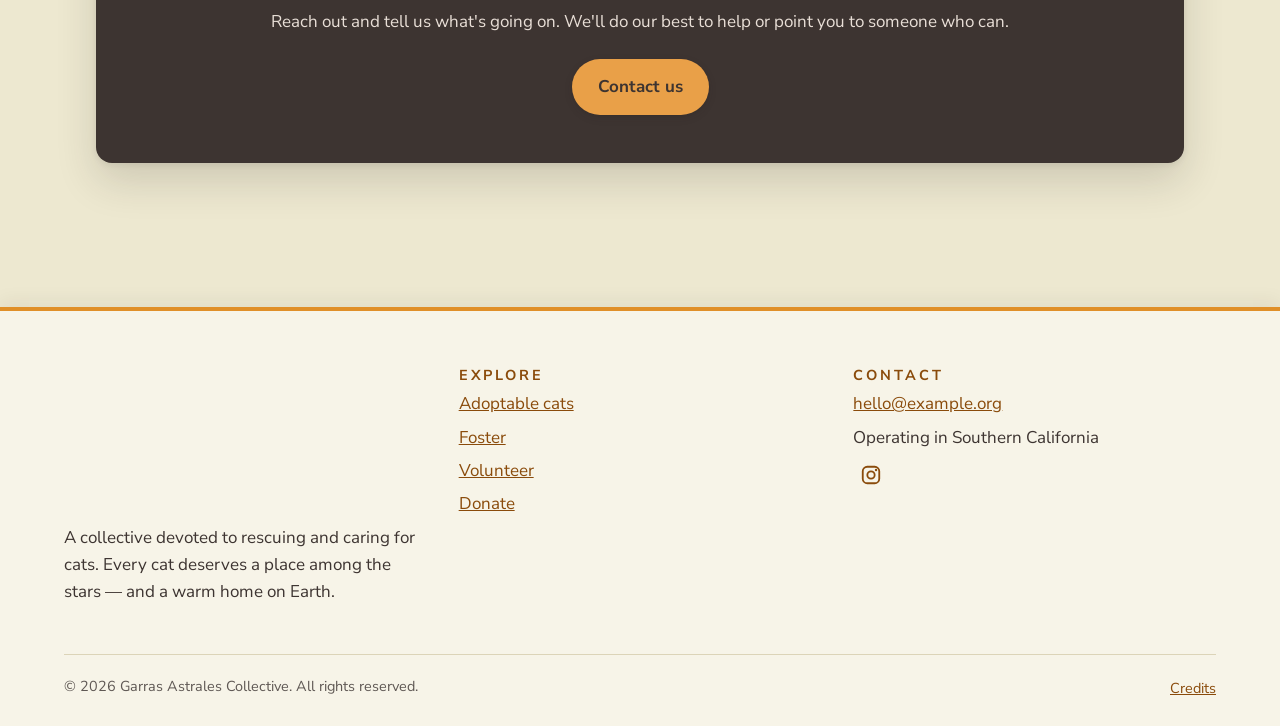
==== commit 79824e3c: "Parallax scroll for the sleeping-cat banner The photo layer drifts at 15% of scroll speed, never exp" ====
--- a/index.html
+++ b/index.html
@@ -100,6 +100,7 @@
     </section>
 
     <section class="section help-banner" id="help" aria-labelledby="help-title">
+      <div class="help-bg" aria-hidden="true"></div>
       <div class="container">
         <div class="center">
           <h2 id="help-title">Can't adopt right now? You can <span class="hl">still help</span></h2>
--- a/css/styles.css
+++ b/css/styles.css
@@ -350,7 +350,7 @@
   color: var(--amber-text); font-size: 0.85rem; font-family: "Nunito Sans", sans-serif; text-transform: uppercase; letter-spacing: 0.2em;
 }
 .site-footer ul { list-style: none; padding: 0; margin: 0; display: grid; gap: 6px; }
-.footer-logo { width: 180px; margin-bottom: 16px; filter: var(--shadow-img); }
+.footer-logo { width: 180px; margin-bottom: 16px; }
 .footer-grid { display: grid; gap: 32px; grid-template-columns: repeat(auto-fit, minmax(200px, 1fr)); }
 .footer-bottom { border-top: 1px solid var(--line); color: var(--muted); margin-top: 32px; padding-top: 20px; font-size: 0.85rem; }
 .footer-bottom { display: flex; flex-wrap: wrap; justify-content: space-between; gap: 8px 24px; }
@@ -482,10 +482,19 @@
 
 /* "Can't adopt right now?" section: sleeping-cat photo under a dark overlay */
 .help-banner {
-  position: relative; isolation: isolate; color: var(--cream);
-  background:
-    linear-gradient(180deg, rgba(43, 36, 32, 0.75), rgba(43, 36, 32, 0.82)),   /* 0.75 keeps light text 4.5:1 over the white bed */
-    var(--espresso-deep) url("../assets/help-banner.jpg") center 35% / cover no-repeat;
+  position: relative; isolation: isolate; overflow: hidden; color: var(--cream);
+  background: var(--espresso-deep);
+}
+/* Parallax photo layer: taller than the section so it can drift as you scroll (js/main.js) */
+.help-bg {
+  position: absolute; left: 0; right: 0; top: -20%; bottom: -20%; z-index: -2;
+  background: url("../assets/help-banner.jpg") center 35% / cover no-repeat;
+  will-change: transform;
+}
+/* dark overlay; 0.75 keeps light text 4.5:1 over the white bed */
+.help-banner::before {
+  content: ""; position: absolute; inset: 0; z-index: -1;
+  background: linear-gradient(180deg, rgba(43, 36, 32, 0.75), rgba(43, 36, 32, 0.82));
 }
 .help-banner h2 { color: var(--cream); }
 .help-banner h2 .hl { color: var(--amber); }
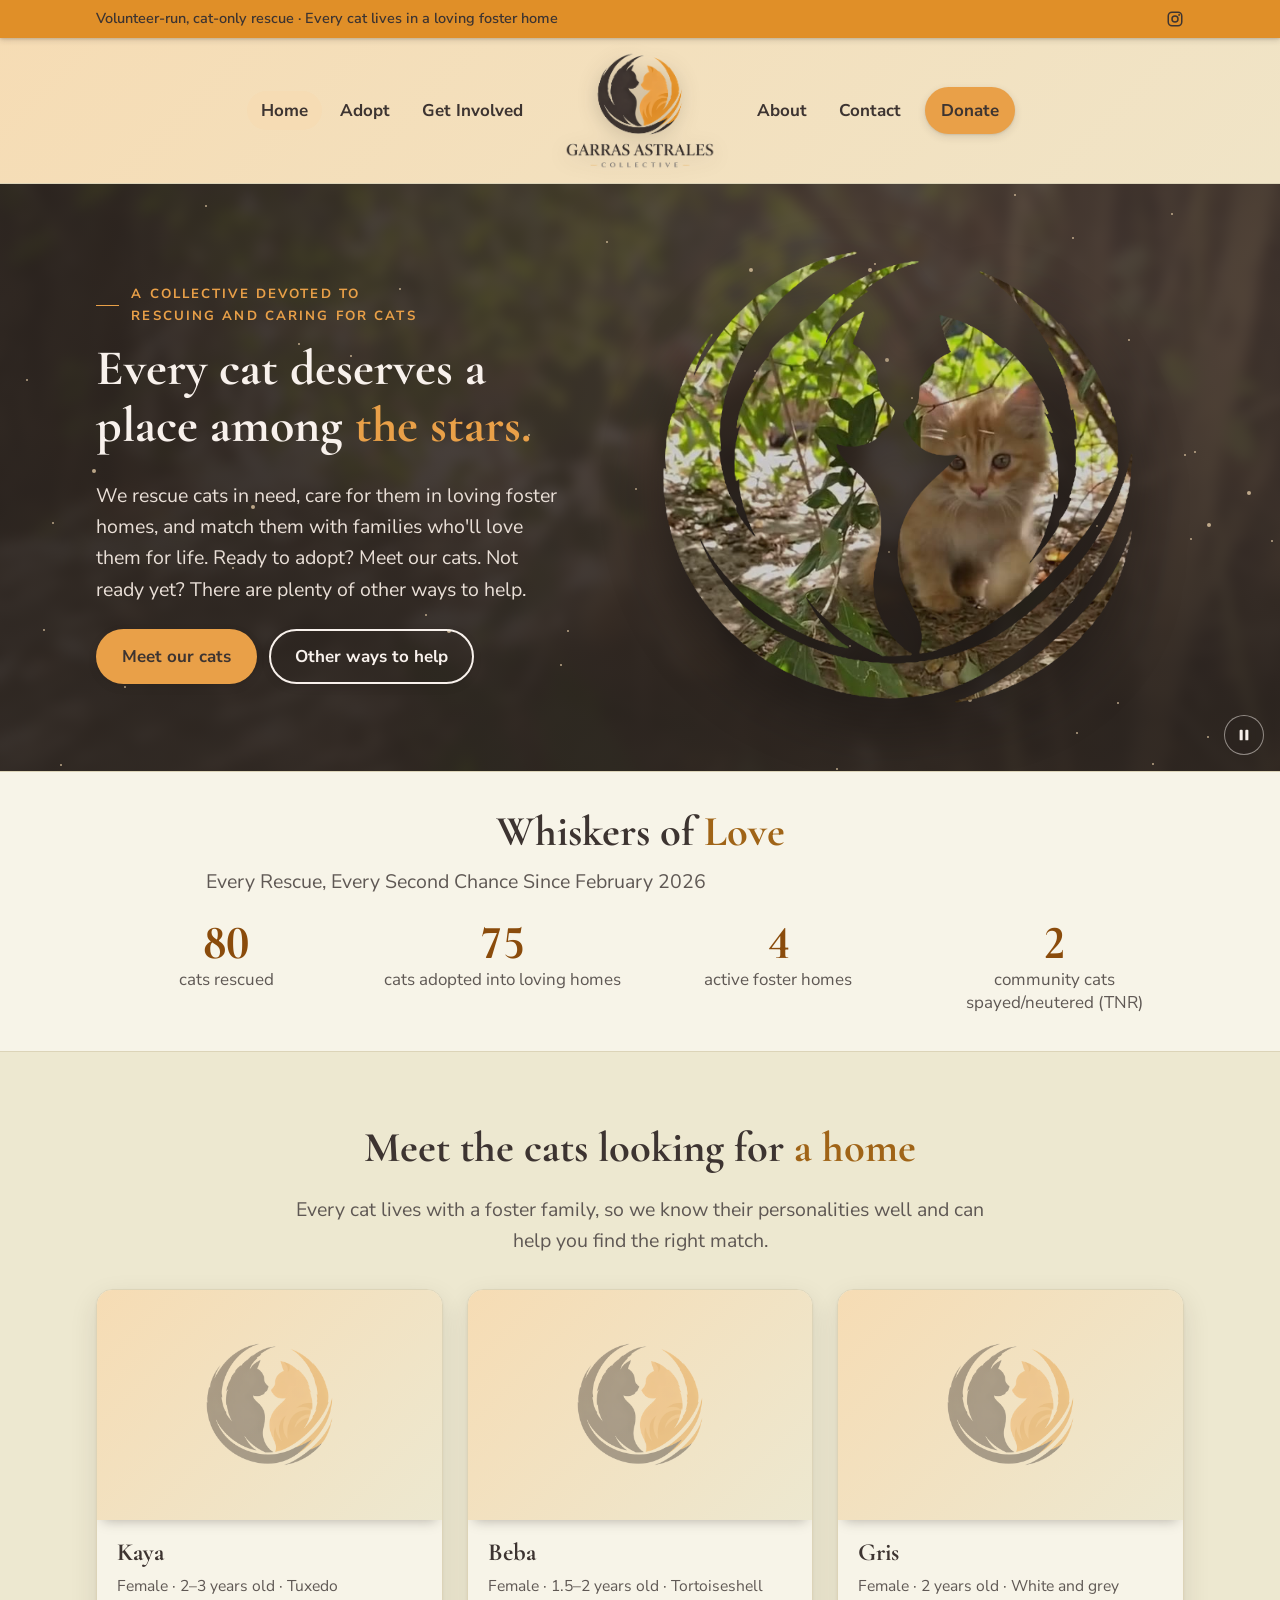
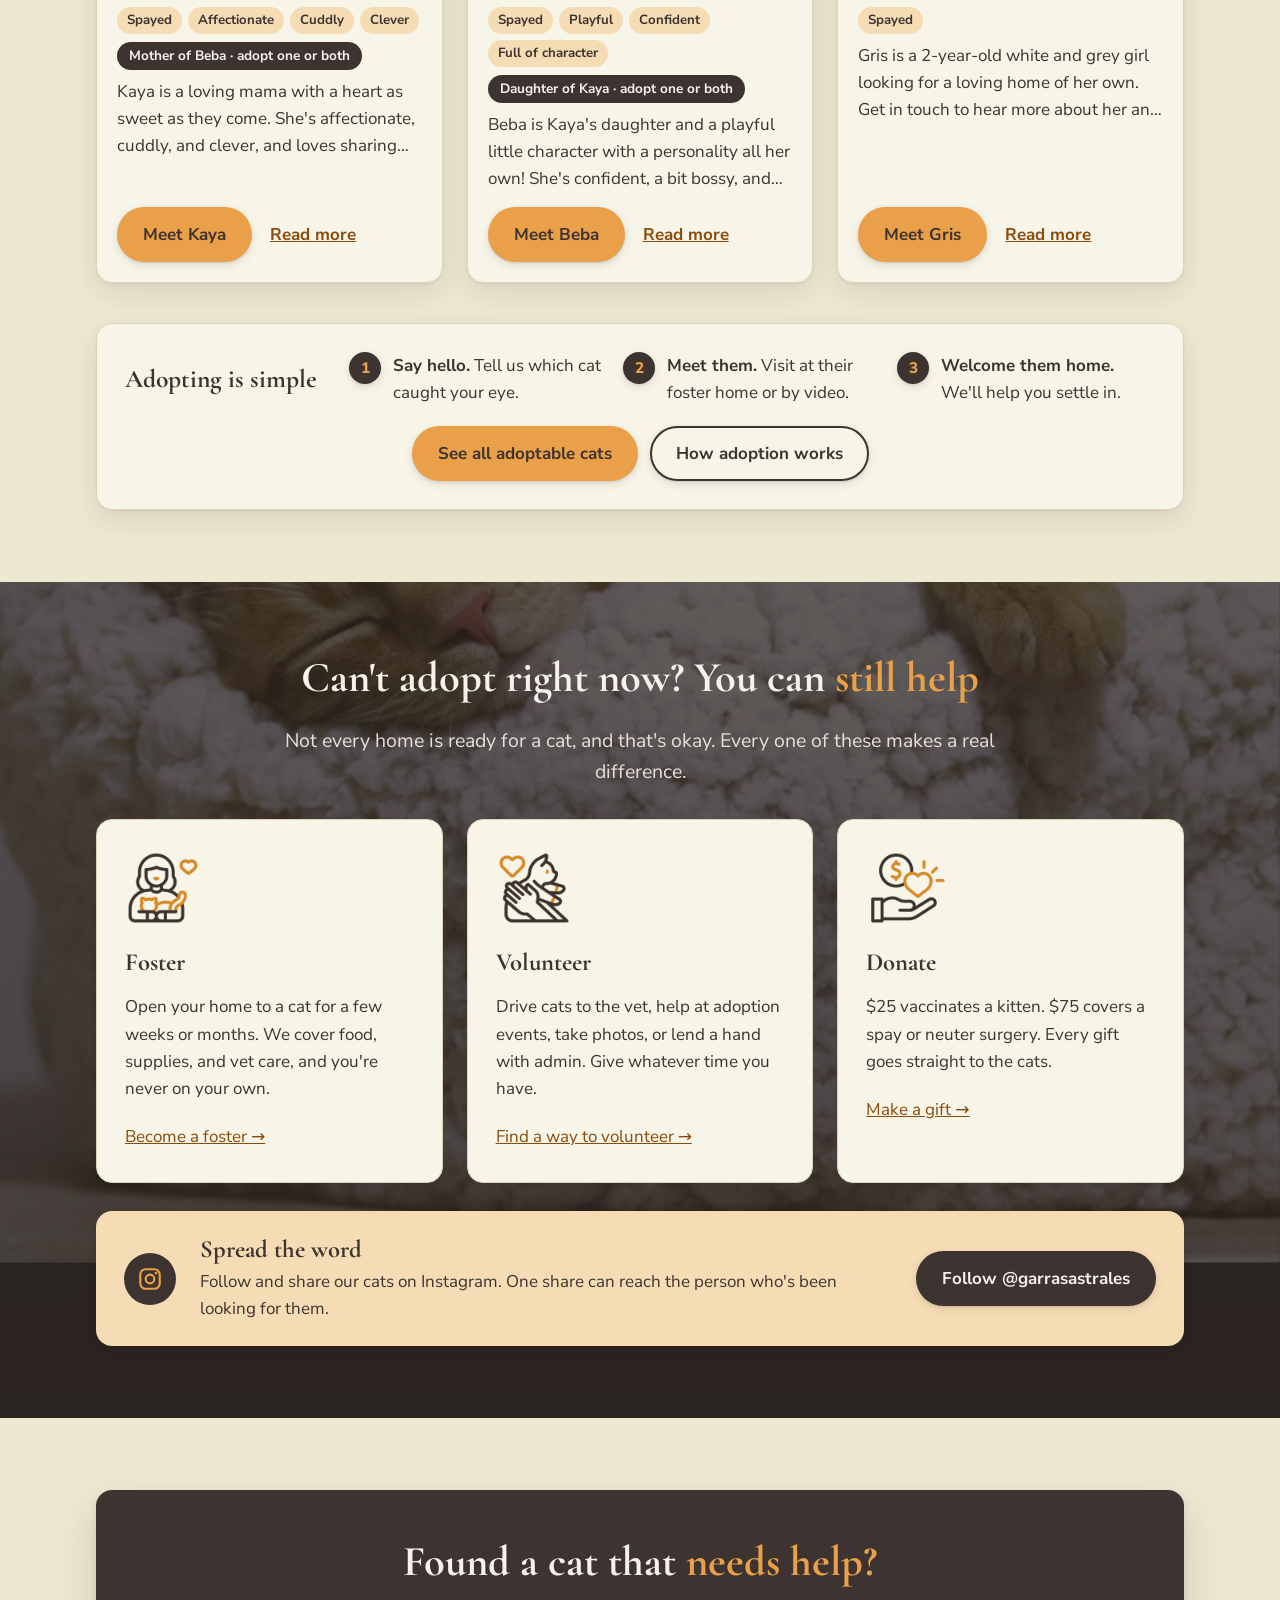
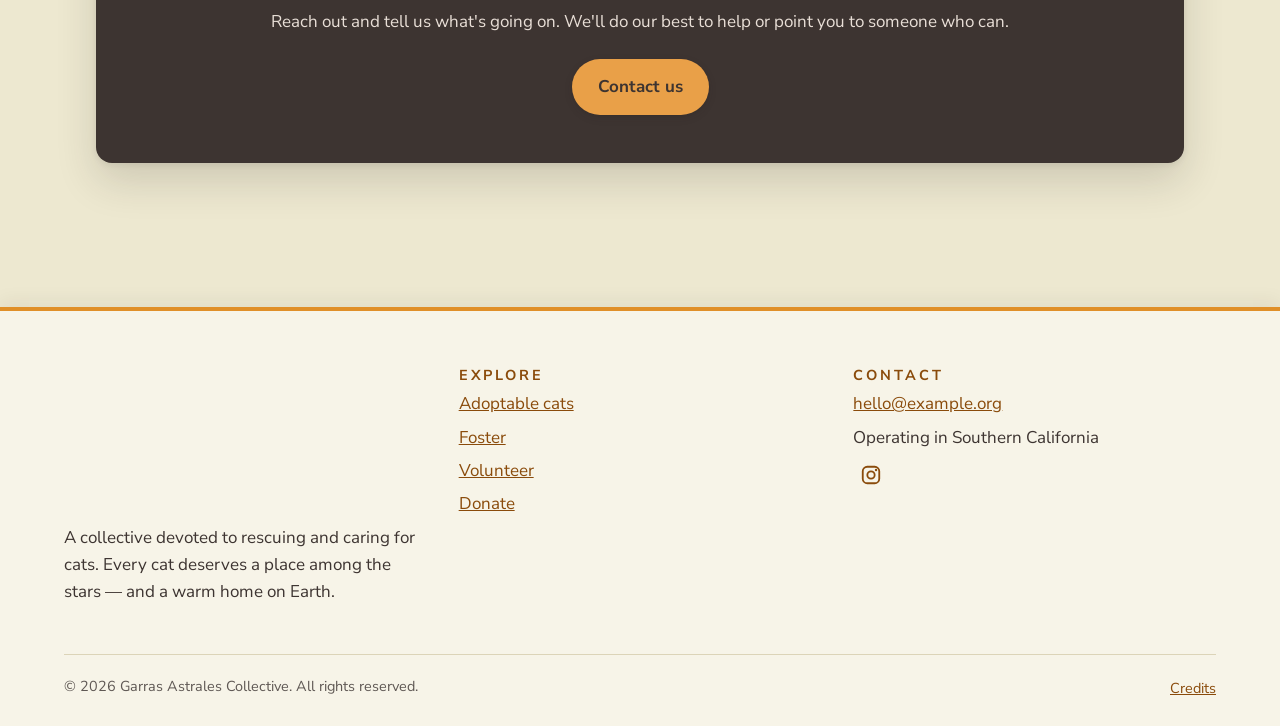
==== commit 9c33f711: "Move the pause control to an icon button in the hero corner Remove the Pause animations button from " ====
--- a/index.html
+++ b/index.html
@@ -18,7 +18,6 @@
     <div class="container">
       <p class="top-bar-msg">Volunteer-run, cat-only rescue · Every cat lives in a loving foster home</p>
       <div class="top-bar-actions">
-        <button class="motion-toggle" type="button" data-paused="false"><svg viewBox="0 0 16 16" aria-hidden="true" focusable="false"><rect x="3" y="2" width="3.5" height="12" rx="1" fill="currentColor"/><rect x="9.5" y="2" width="3.5" height="12" rx="1" fill="currentColor"/></svg><span>Pause animations</span></button>
         <a class="top-bar-ig" href="https://www.instagram.com/garrasastrales" target="_blank" rel="noopener" aria-label="Garras Astrales on Instagram (opens in a new tab)"><svg class="ig-icon" viewBox="0 0 24 24" aria-hidden="true" focusable="false"><rect x="3" y="3" width="18" height="18" rx="5" fill="none" stroke="currentColor" stroke-width="2"/><circle cx="12" cy="12" r="4" fill="none" stroke="currentColor" stroke-width="2"/><circle cx="17.5" cy="6.5" r="1.3" fill="currentColor"/></svg></a>
       </div>
     </div>
--- a/css/styles.css
+++ b/css/styles.css
@@ -373,13 +373,18 @@
 /* Pause control for looping video and animation (WCAG 2.2.2) */
 .top-bar-actions { display: flex; align-items: center; gap: 12px; }
 .motion-toggle {
-  display: inline-flex; align-items: center; gap: 6px;
-  background: transparent; color: var(--espresso); border: 1px solid var(--espresso);
-  border-radius: 999px; padding: 4px 12px; min-height: 28px; font: inherit; font-weight: 700; cursor: pointer;
-  white-space: nowrap;
-}
-.motion-toggle:hover { background: rgba(43, 36, 32, 0.1); }
-.motion-toggle svg { width: 14px; height: 14px; flex: none; }
+  position: absolute; z-index: 3;
+  right: max(16px, env(safe-area-inset-right, 0px)); bottom: 16px;
+  width: 40px; height: 40px; border-radius: 50%;
+  display: grid; place-items: center; padding: 0; cursor: pointer;
+  background: rgba(43, 36, 32, 0.55); color: var(--cream);
+  border: 1px solid rgba(248, 241, 236, 0.5);
+  backdrop-filter: blur(4px);
+  transition: background 0.15s ease, border-color 0.15s ease;
+}
+.motion-toggle:hover { background: rgba(43, 36, 32, 0.8); border-color: var(--amber); color: var(--amber); }
+.motion-toggle:focus-visible { outline: 3px solid var(--amber); outline-offset: 2px; }
+.motion-toggle svg { width: 14px; height: 14px; }
 .motion-paused *, .motion-paused *::before, .motion-paused *::after { animation-play-state: paused !important; }
 
 
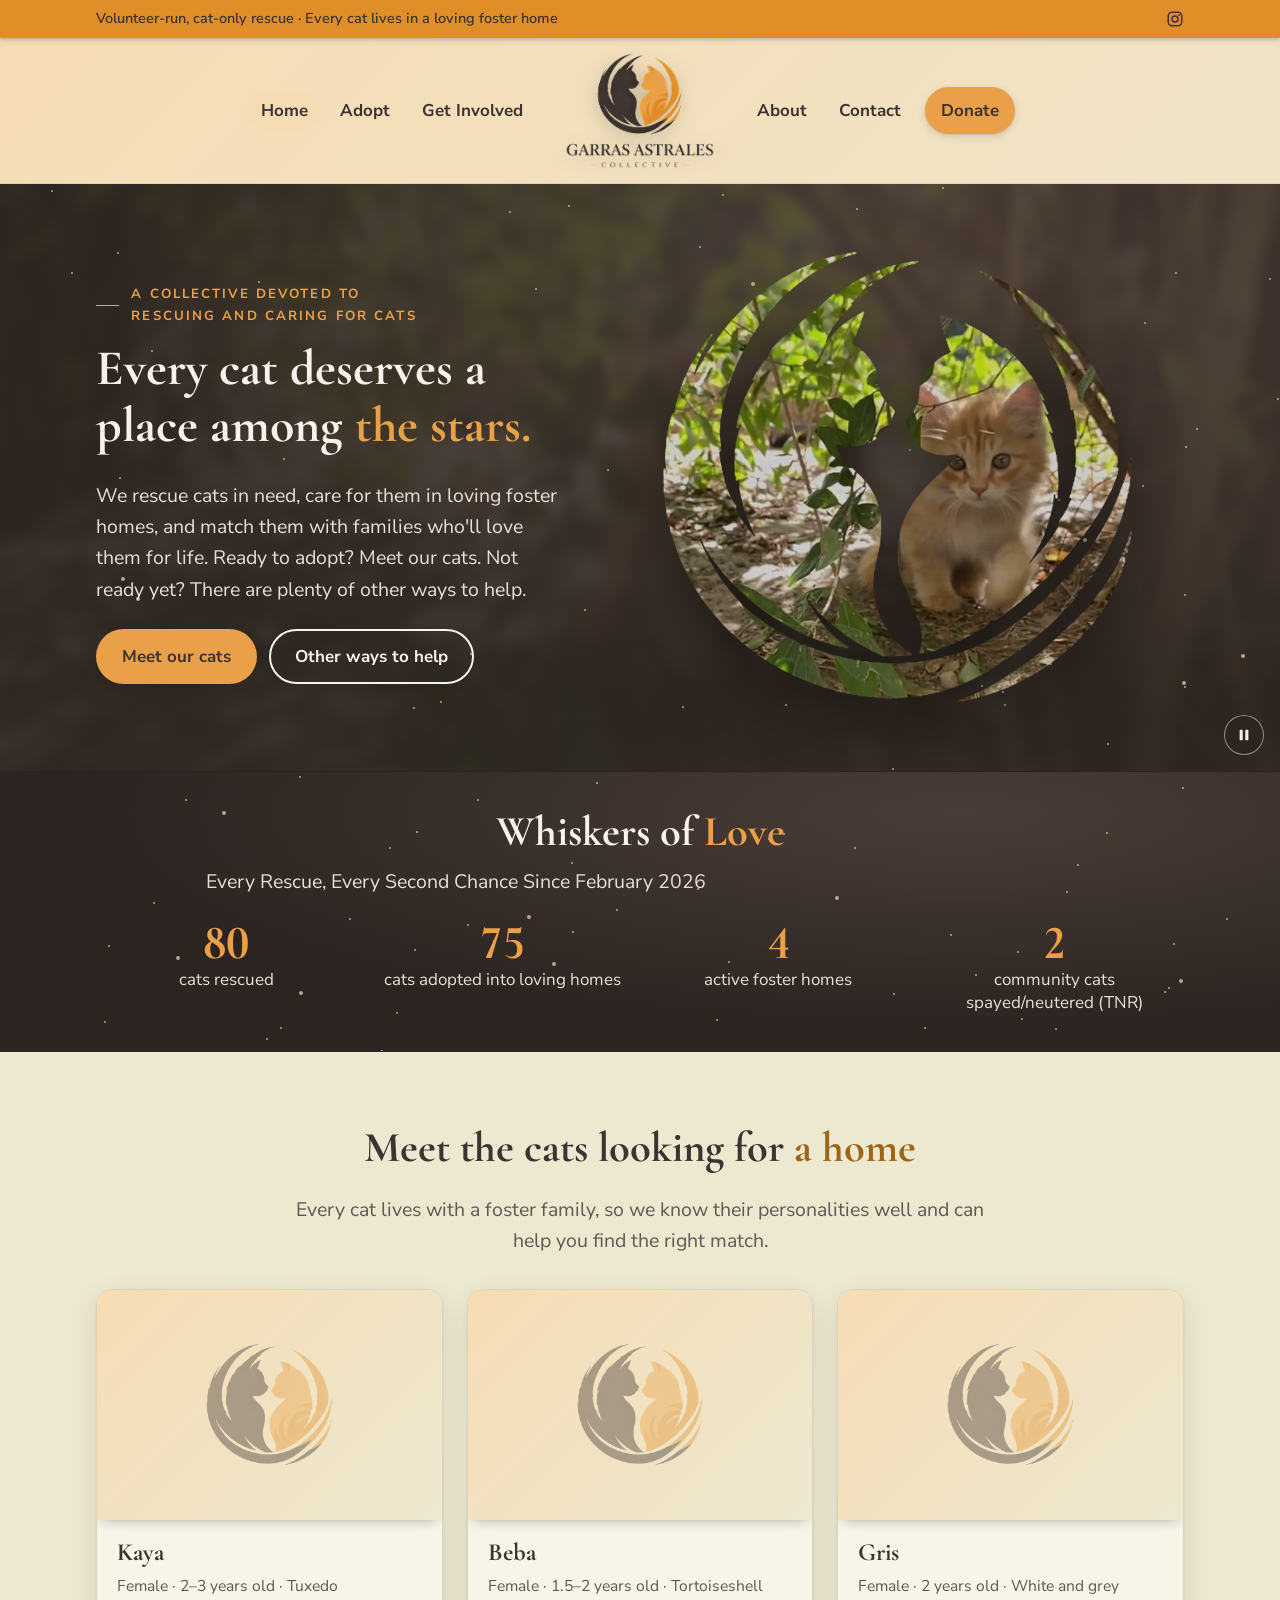
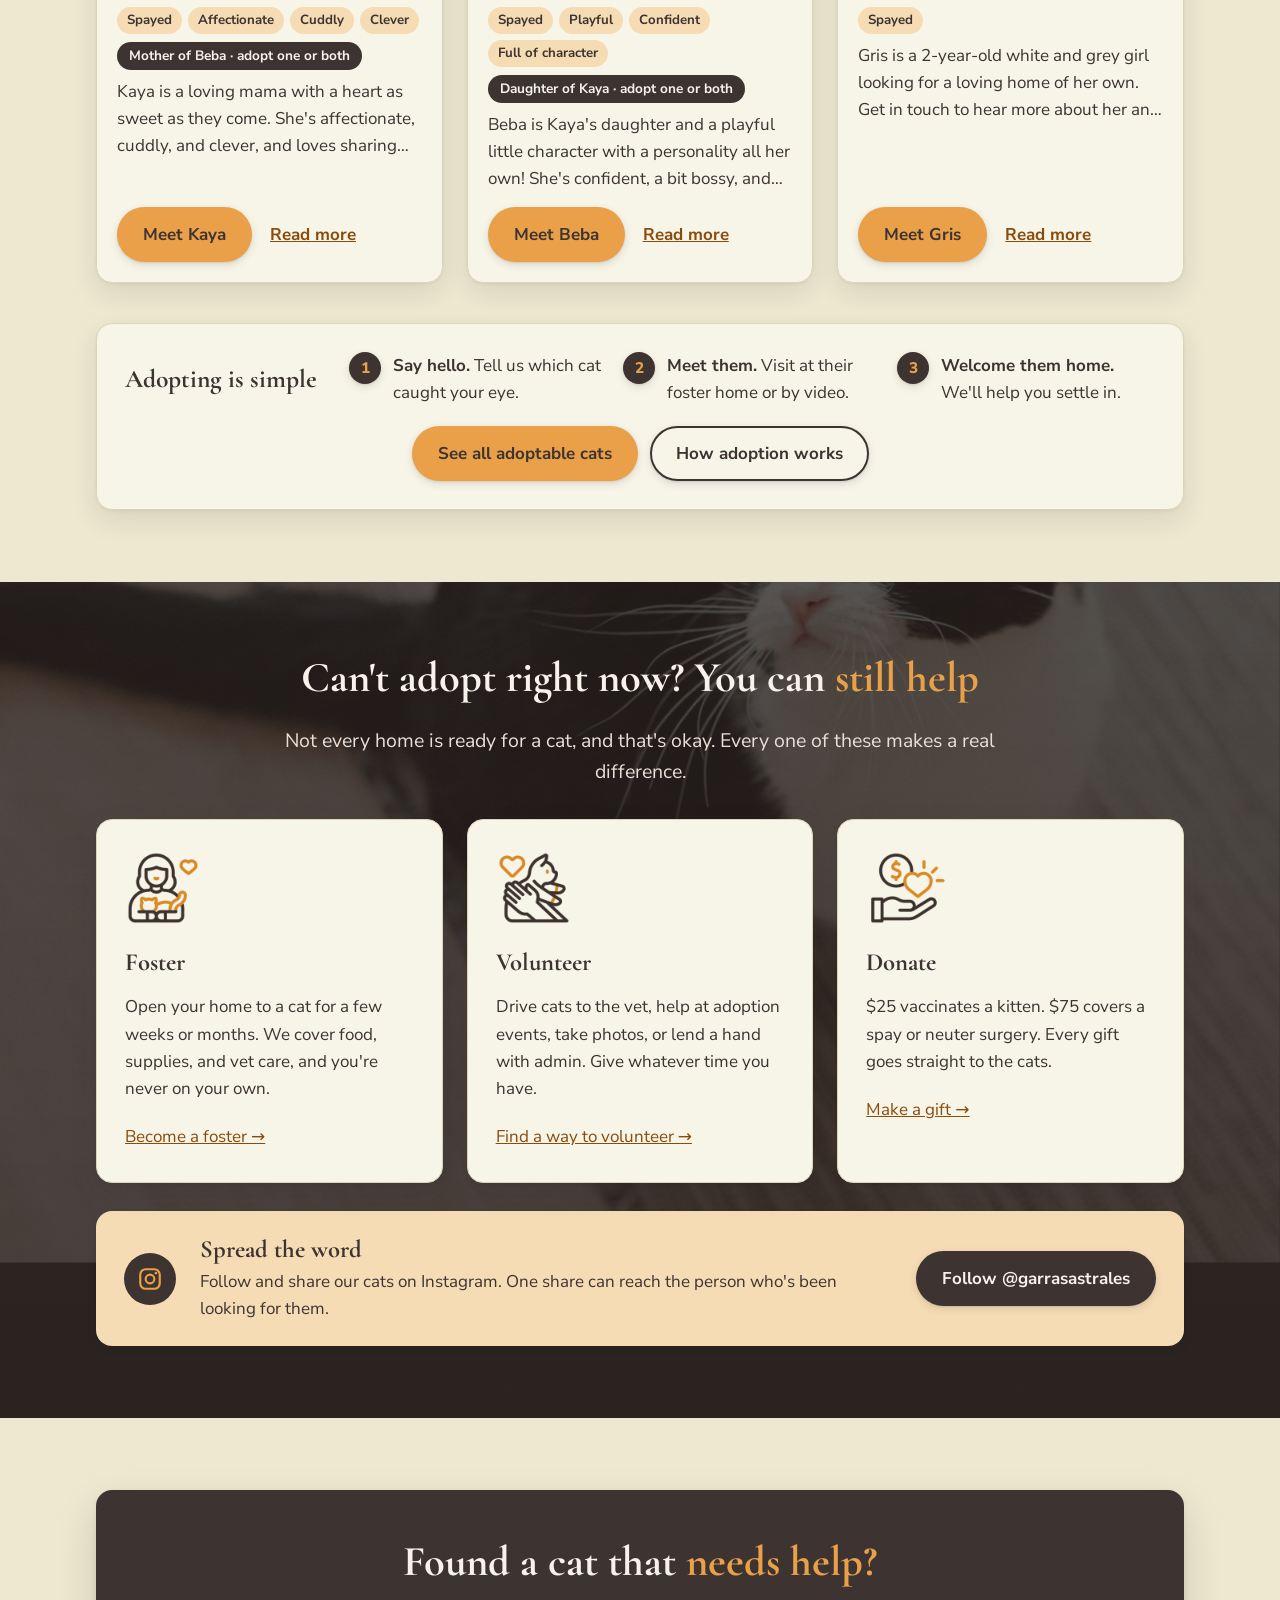
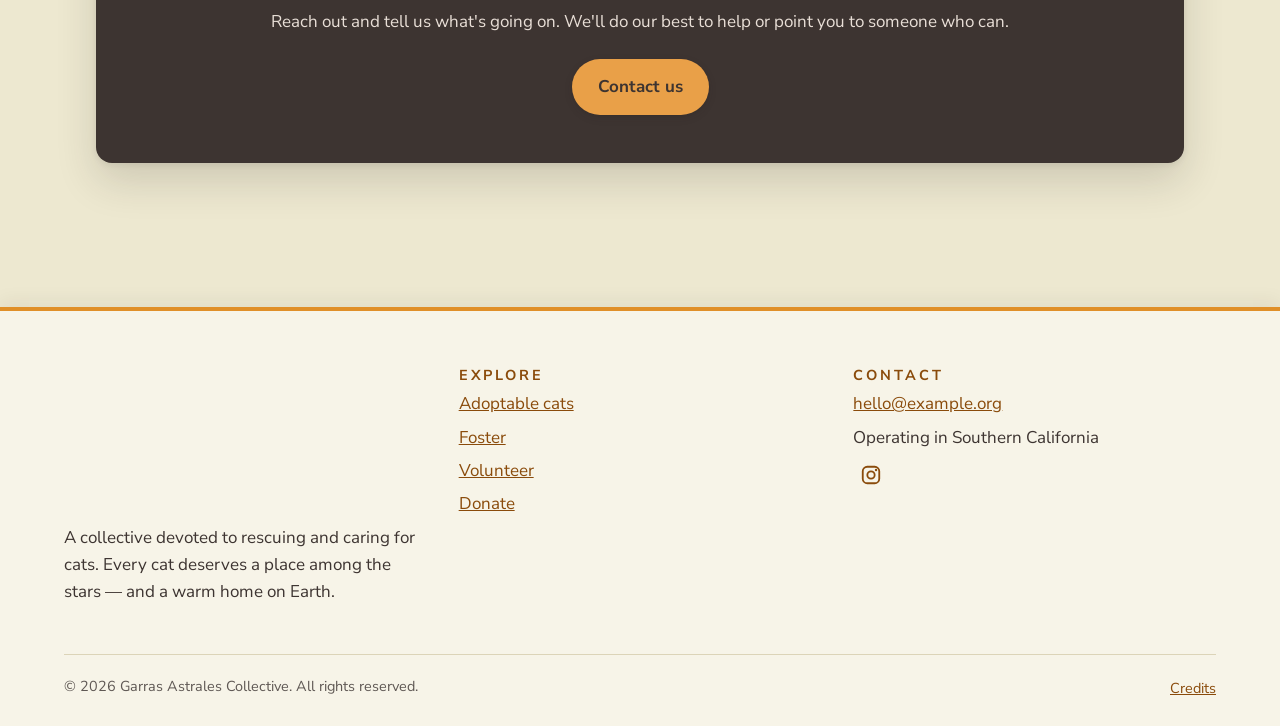
==== commit 67cc42b6: "Give Whiskers of Love the starry night background of the page heroes Co-Authored-By: Claude Opus 5.5" ====
--- a/index.html
+++ b/index.html
@@ -62,6 +62,7 @@
     </section>
 
     <section class="section section--alt impact" aria-labelledby="impact-title">
+      <div class="stars" aria-hidden="true"></div>
       <div class="container">
         <div class="center">
           <h2 id="impact-title">Whiskers of <span class="hl">Love</span></h2>
--- a/css/styles.css
+++ b/css/styles.css
@@ -291,7 +291,10 @@
 .cat-more:hover { color: var(--ink); }
 
 /* Cat profile page */
-.cat-hero { padding-top: 32px; }
+.cat-hero { padding-top: 32px; position: relative; }
+/* pause button on the light cat-page hero: dark ring so it is visible, espresso focus ring */
+.cat-hero .motion-toggle { background: var(--espresso); border-color: var(--espresso); }
+.cat-hero .motion-toggle:focus-visible { outline-color: var(--espresso); }
 .breadcrumb ol { list-style: none; margin: 0 0 24px; padding: 0; display: flex; flex-wrap: wrap; gap: 6px; font-size: 0.92rem; color: var(--muted); }
 .breadcrumb li + li::before { content: "›"; margin-right: 6px; }
 .breadcrumb a { color: var(--link); font-weight: 700; }
@@ -453,6 +456,20 @@
 
 /* Homepage: impact band */
 .impact { padding: 36px 0 28px; }
+/* Whiskers of Love: starry espresso band with light text */
+/* same starry night as the Adopt page hero */
+.section--alt.impact {
+  position: relative; overflow: hidden; color: var(--cream);
+  background: radial-gradient(ellipse at 75% 15%, #4a3d37, var(--espresso-deep) 65%);
+  border-color: var(--espresso-deep);
+}
+.impact > .container { position: relative; z-index: 1; }
+.impact h2 { color: var(--cream); }
+.impact h2 .hl { color: var(--amber); }
+.impact .lead { color: var(--on-dark); }
+.impact .stat strong { color: var(--amber); }
+.impact .stat span { color: var(--on-dark); }
+.impact :focus-visible { outline-color: var(--amber); }
 .impact h2 { margin-bottom: 0.2em; }
 .impact .lead { margin: 0; }
 .impact .stats { margin-top: 12px; gap: 8px 16px; }
@@ -493,10 +510,10 @@
 /* Parallax photo layer: taller than the section so it can drift as you scroll (js/main.js) */
 .help-bg {
   position: absolute; left: 0; right: 0; top: -20%; bottom: -20%; z-index: -2;
-  background: url("../assets/help-banner.jpg") center 35% / cover no-repeat;
+  background: url("../assets/help-banner.jpg") 72% 40% / cover no-repeat;   /* keeps the cat (right of the photo) in view */
   will-change: transform;
 }
-/* dark overlay; 0.75 keeps light text 4.5:1 over the white bed */
+/* dark overlay; 0.75 keeps light text 4.5:1 over the brightest parts of the photo */
 .help-banner::before {
   content: ""; position: absolute; inset: 0; z-index: -1;
   background: linear-gradient(180deg, rgba(43, 36, 32, 0.75), rgba(43, 36, 32, 0.82));
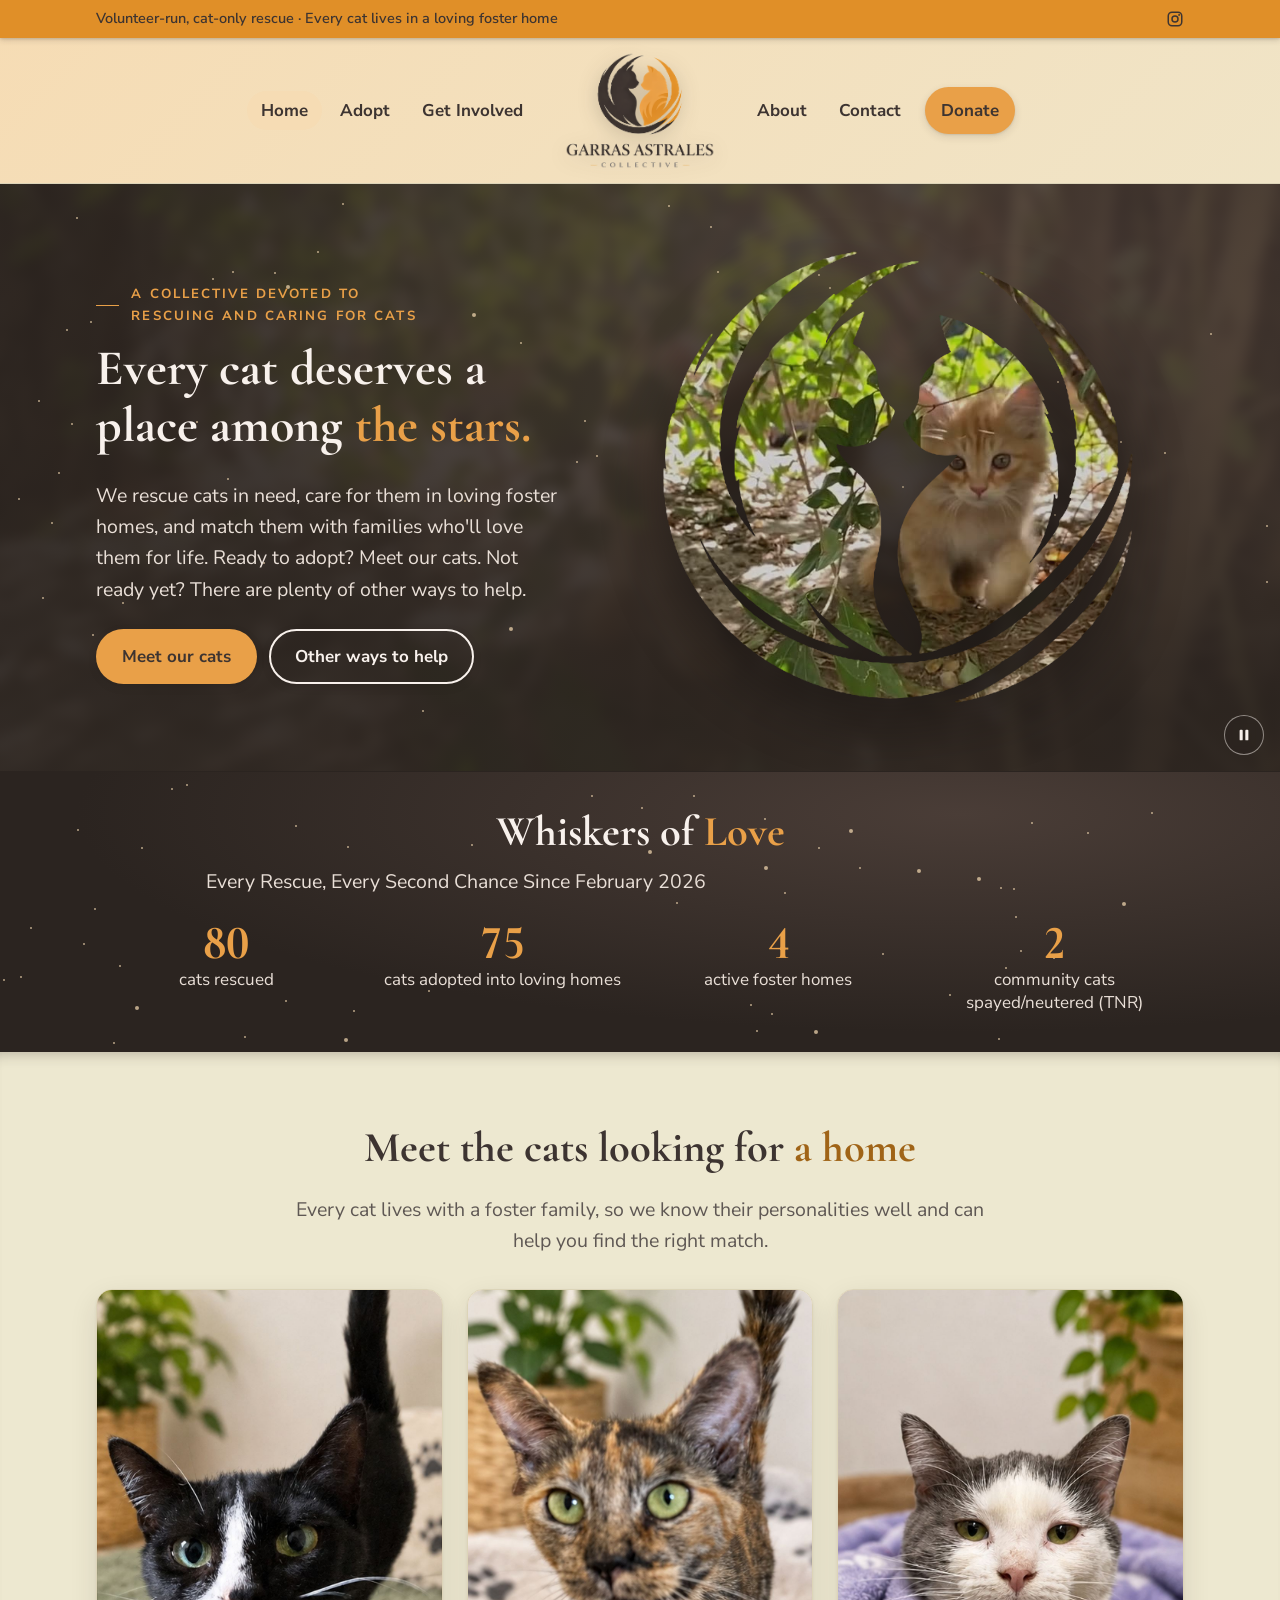
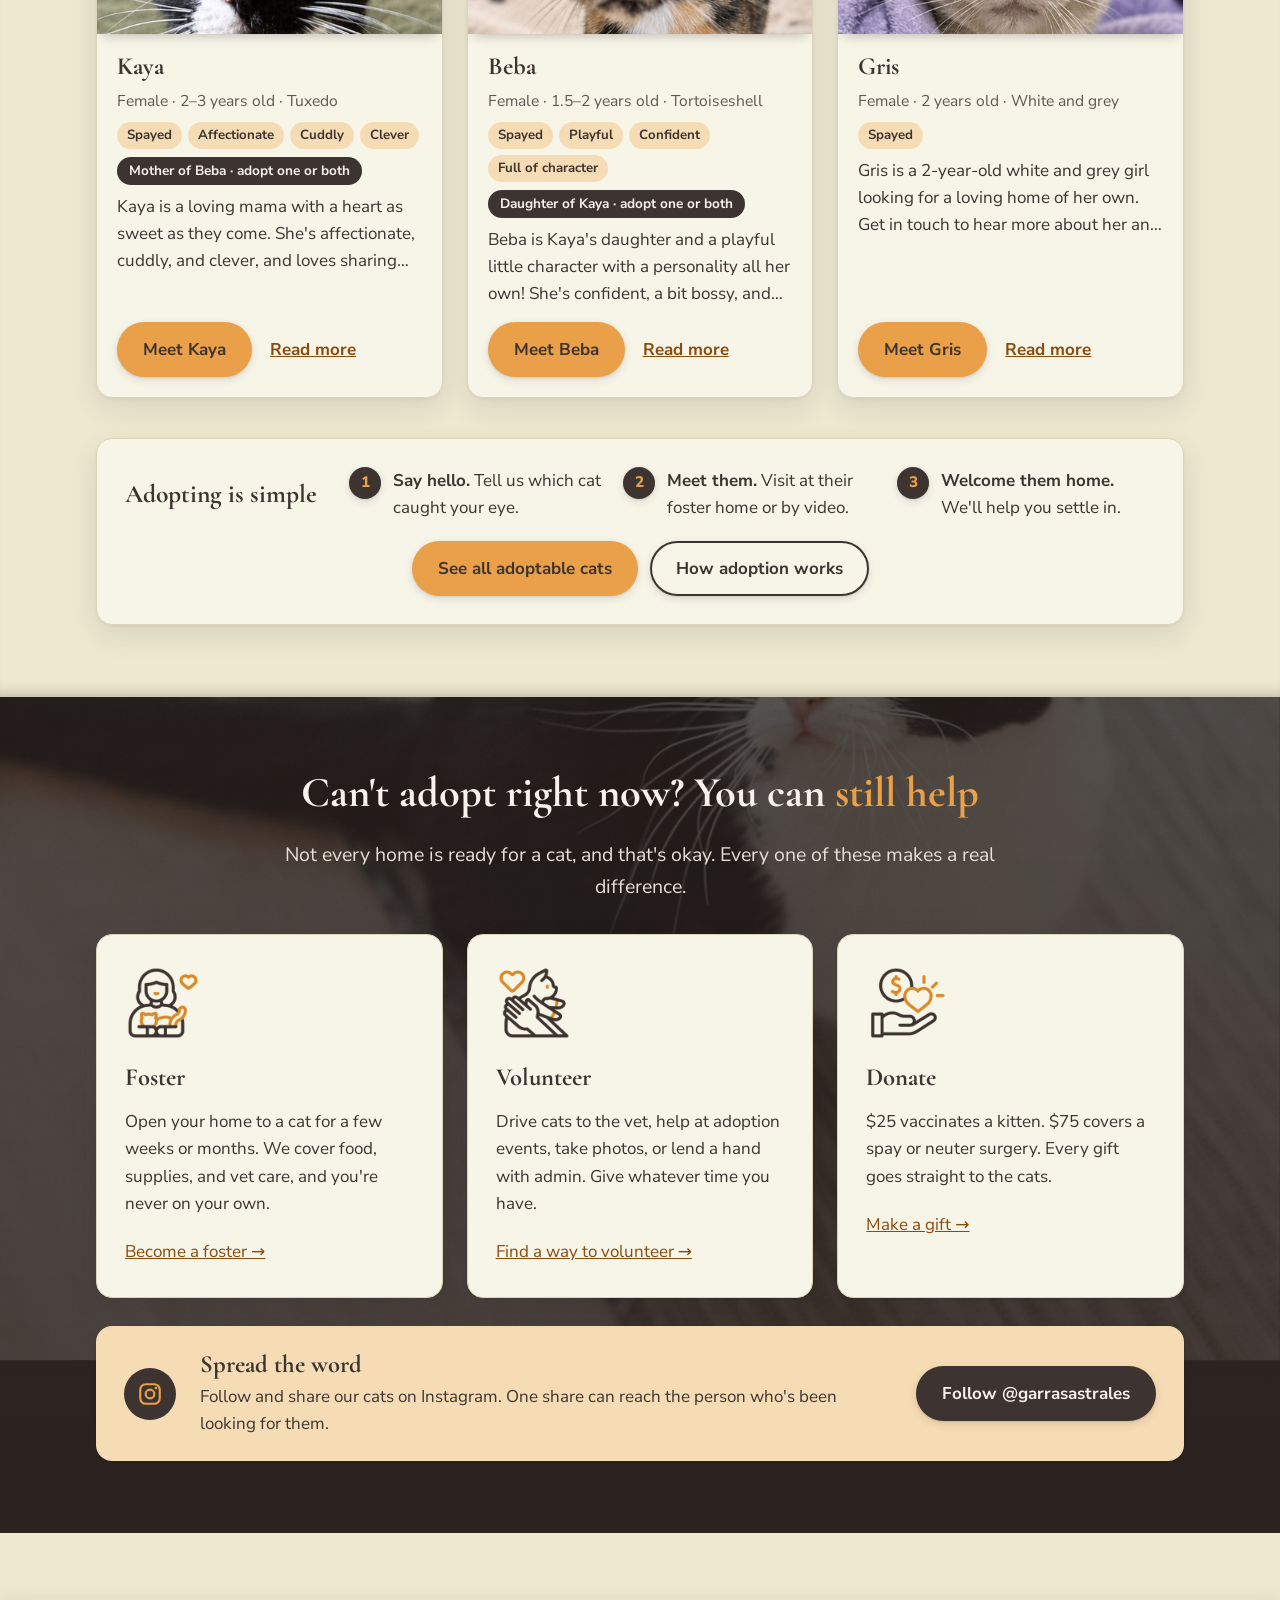
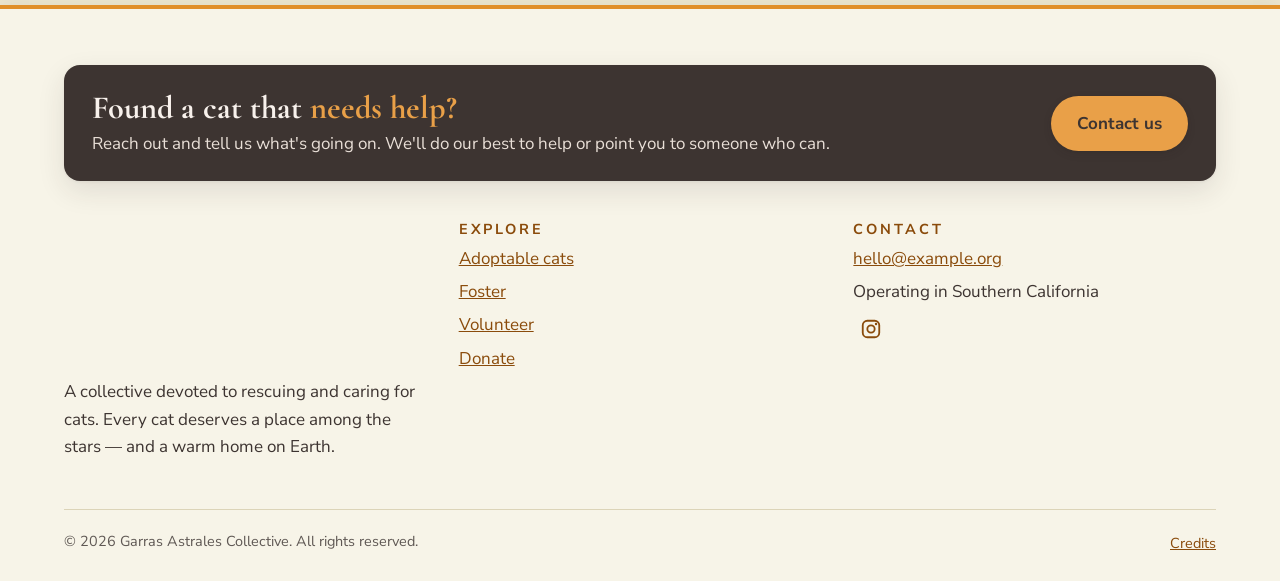
==== commit d50fc56e: "Close-up cat photos, edge shadows, Found a cat moved into the footer Replace the cat photos with squ" ====
--- a/index.html
+++ b/index.html
@@ -77,7 +77,7 @@
       </div>
     </section>
 
-    <section class="section" aria-labelledby="cats-title">
+    <section class="section cats-section" aria-labelledby="cats-title">
       <div class="container">
         <div class="center">
           <h2 id="cats-title">Meet the cats looking for <span class="hl">a home</span></h2>
@@ -137,20 +137,16 @@
       </div>
     </section>
 
-    <section class="section">
-      <div class="container">
-        <div class="cta-band">
-          <h2>Found a cat that <span class="hl">needs help?</span></h2>
-          <p>Reach out and tell us what's going on. We'll do our best to help or point you to someone who can.</p>
-          <div class="btn-row" style="justify-content:center">
-            <a class="btn btn--primary" href="contact.html?subject=Found%20a%20cat">Contact us</a>
-          </div>
-        </div>
-      </div>
-    </section>
   </main>
   <footer class="site-footer">
     <div class="container">
+      <div class="footer-help">
+        <div>
+          <h2>Found a cat that <span class="hl">needs help?</span></h2>
+          <p>Reach out and tell us what's going on. We'll do our best to help or point you to someone who can.</p>
+        </div>
+        <a class="btn btn--primary" href="contact.html?subject=Found%20a%20cat">Contact us</a>
+      </div>
       <div class="footer-grid">
         <div>
           <img class="footer-logo" src="assets/logo-garras-astrales.png" alt="Garras Astrales Collective">
--- a/css/styles.css
+++ b/css/styles.css
@@ -299,7 +299,7 @@
 .breadcrumb li + li::before { content: "›"; margin-right: 6px; }
 .breadcrumb a { color: var(--link); font-weight: 700; }
 .cat-profile { display: grid; grid-template-columns: minmax(0, 1fr) minmax(0, 1.1fr); gap: 48px; align-items: start; }
-.cat-profile-photo { padding: 0; overflow: hidden; aspect-ratio: 4 / 5; display: grid; place-items: center;
+.cat-profile-photo { padding: 0; overflow: hidden; aspect-ratio: 1 / 1;   /* cat photos are square */ display: grid; place-items: center;
   background: linear-gradient(135deg, var(--amber-soft), var(--bg)); }
 .cat-profile-photo img { width: 100%; height: 100%; object-fit: cover; }
 .cat-profile-photo img.placeholder { width: 46%; height: auto; opacity: 0.4; }
@@ -309,7 +309,6 @@
 .cat-profile-story p { margin: 0 0 0.8em; }
 @media (max-width: 760px) {
   .cat-profile { grid-template-columns: 1fr; gap: 24px; }
-  .cat-profile-photo { aspect-ratio: 3 / 2; }
 }
 
 /* Steps */
@@ -531,3 +530,25 @@
   padding-left: max(24px, 5vw, env(safe-area-inset-left, 0px));
   padding-right: max(24px, 5vw, env(safe-area-inset-right, 0px));
 }
+
+/* "Meet the cats": soft shadows along the top and bottom edges, as if the dark bands either side sit above it */
+.cats-section {
+  position: relative;
+  box-shadow: inset 0 14px 14px -12px rgba(43, 36, 32, 0.28), inset 0 -14px 14px -12px rgba(43, 36, 32, 0.28);
+}
+
+/* Footer: "Found a cat that needs help?" callout above the footer columns */
+.footer-help {
+  display: flex; align-items: center; justify-content: space-between; gap: 16px 32px; flex-wrap: wrap;
+  padding: 24px 28px; margin-bottom: 40px; border-radius: var(--radius);
+  background: var(--espresso); color: var(--cream); box-shadow: var(--shadow);
+}
+.footer-help > div { flex: 1 1 360px; min-width: 0; }
+.site-footer .footer-help h2 {
+  margin: 0 0 4px; color: var(--cream); font-family: "Cormorant Garamond", Georgia, serif;
+  font-size: clamp(1.5rem, 3vw, 1.9rem); text-transform: none; letter-spacing: 0;
+}
+.site-footer .footer-help h2 .hl { color: var(--amber); }
+.footer-help p { margin: 0; color: var(--on-dark); }
+.site-footer .footer-help .btn { color: var(--espresso); flex: none; }
+.footer-help :focus-visible { outline-color: var(--amber); }
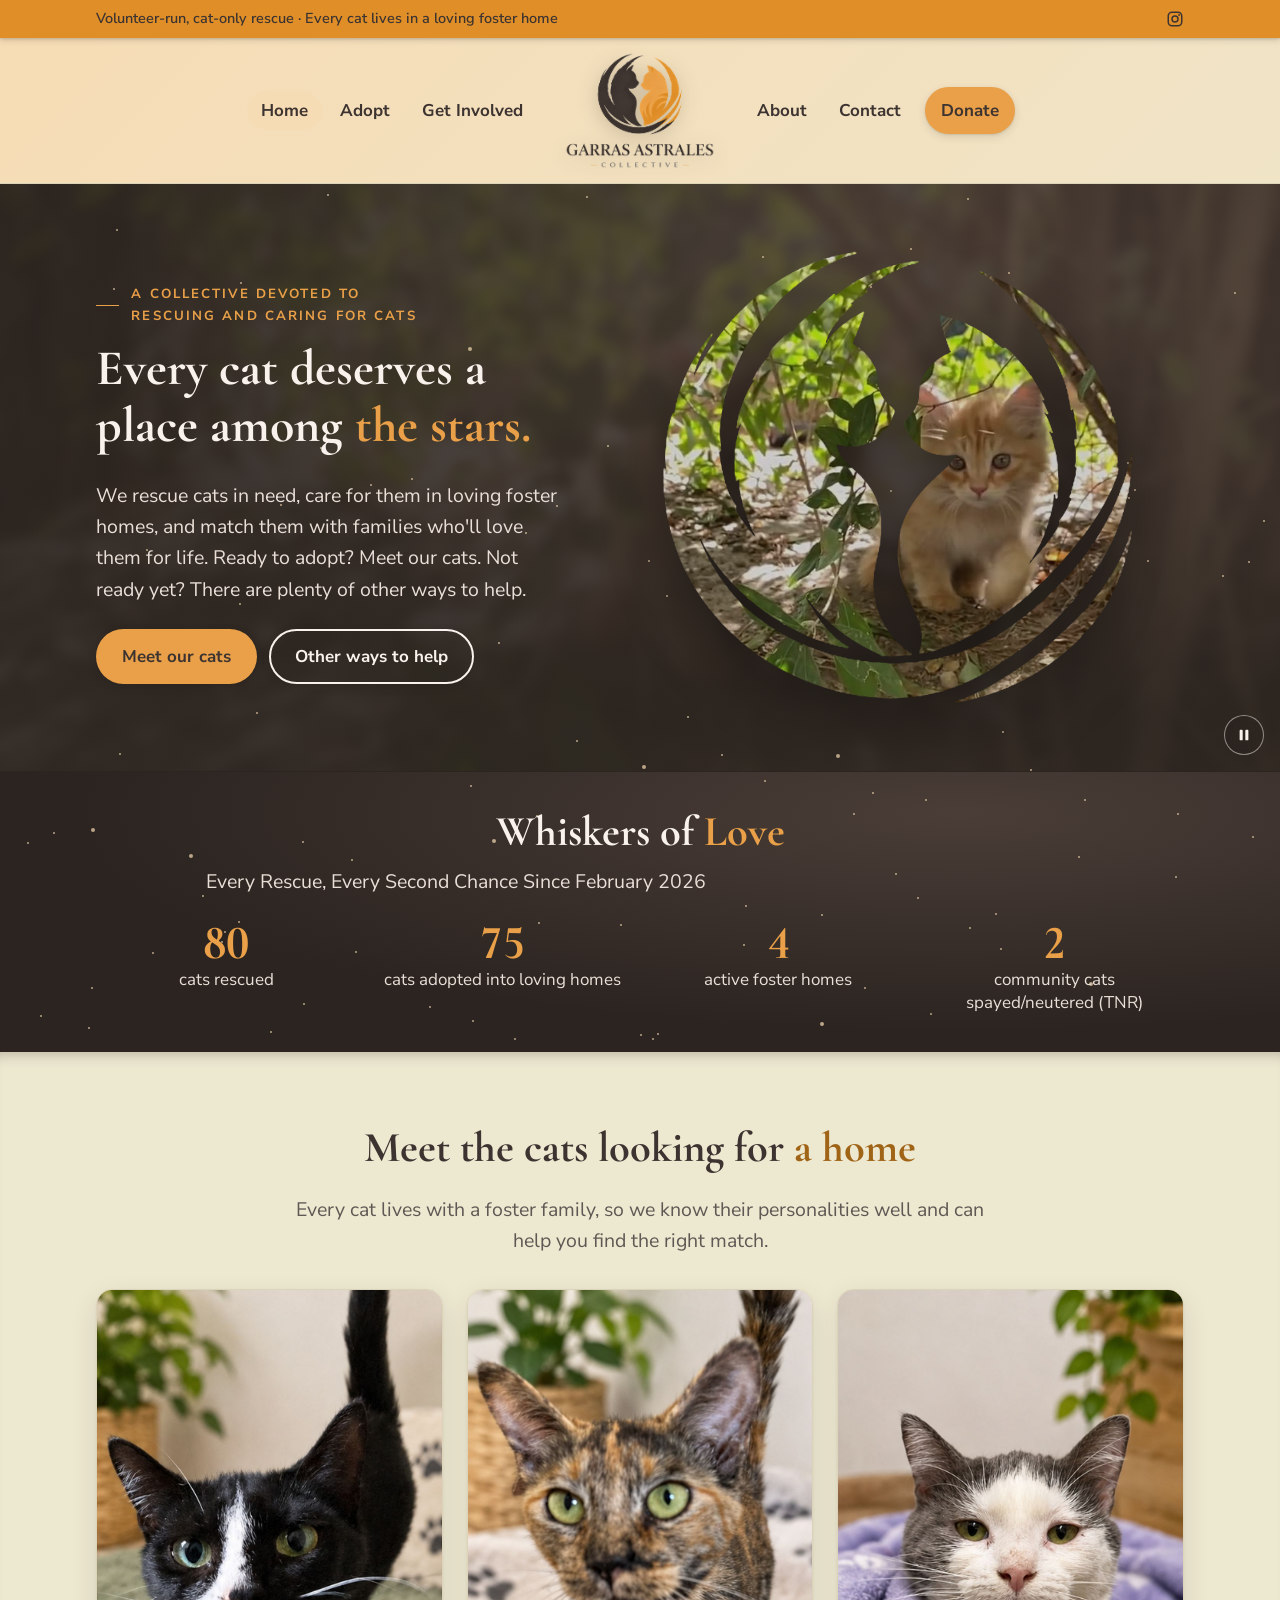
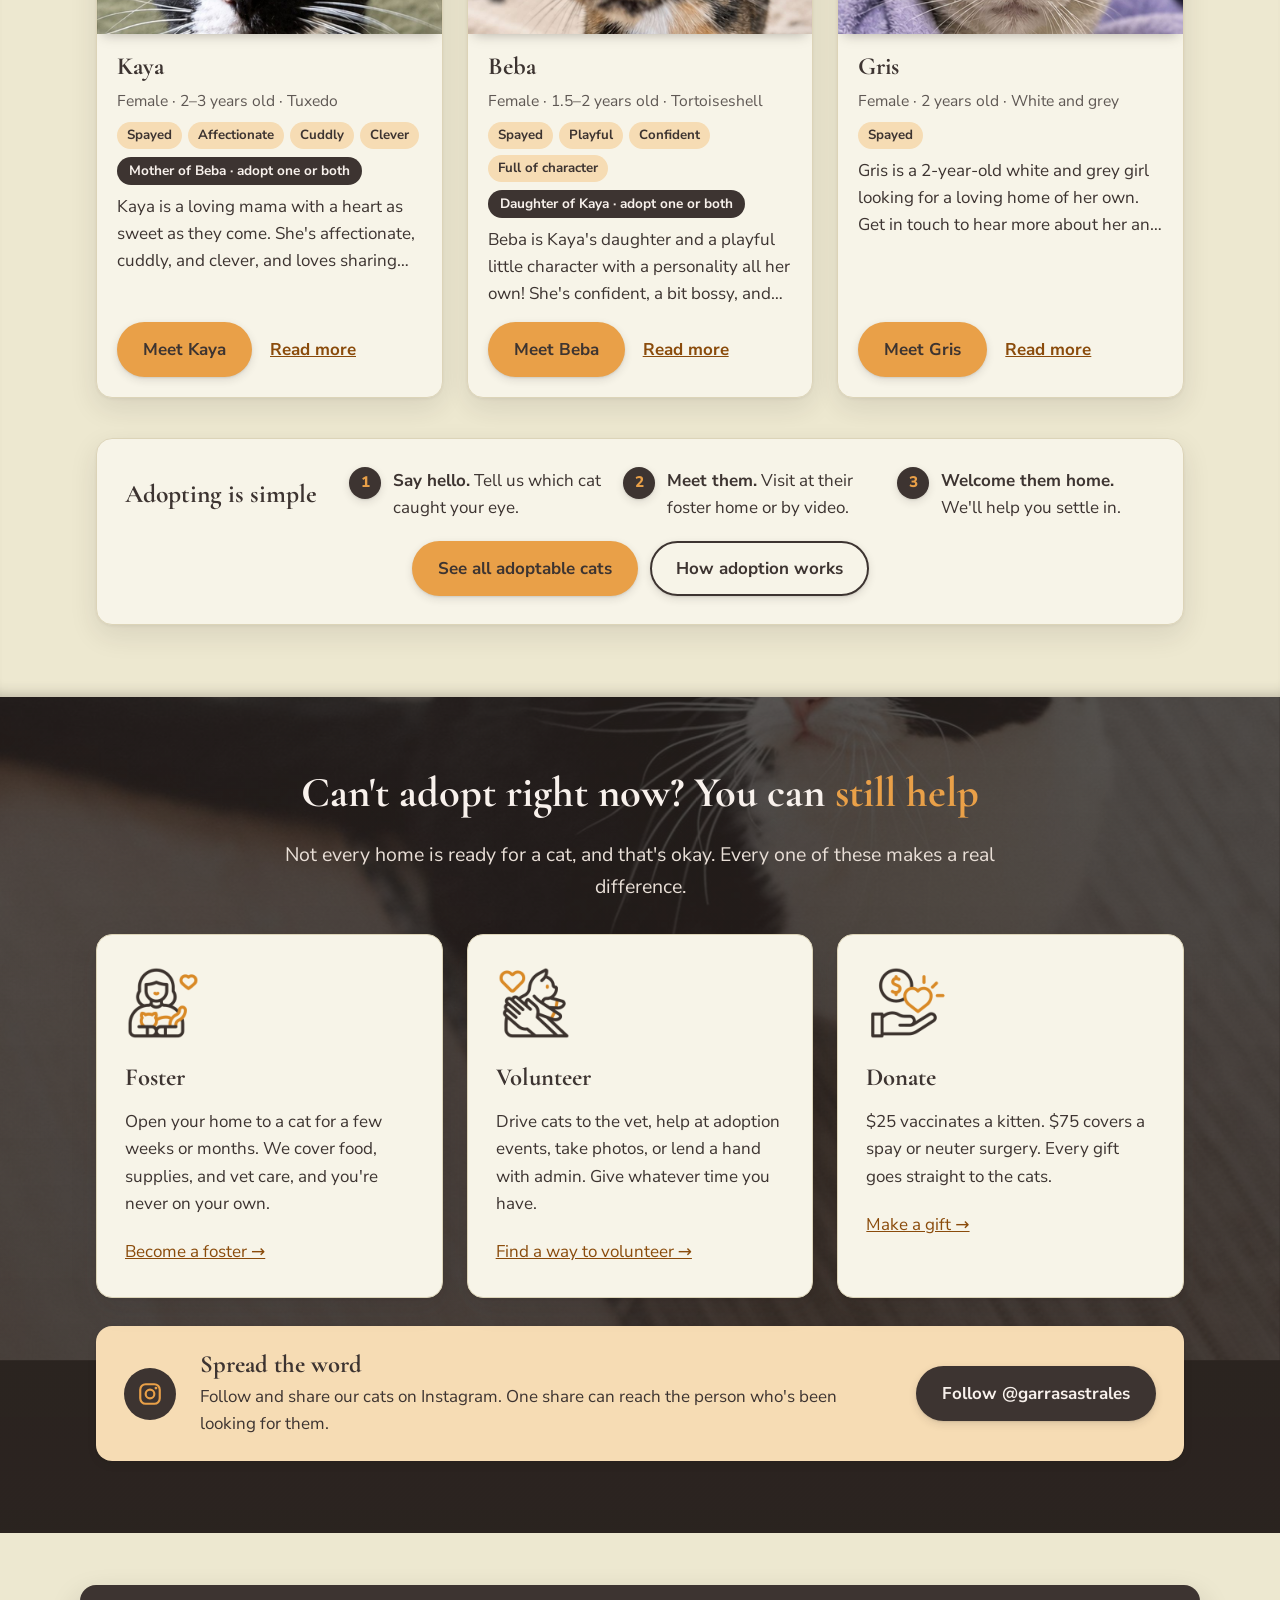
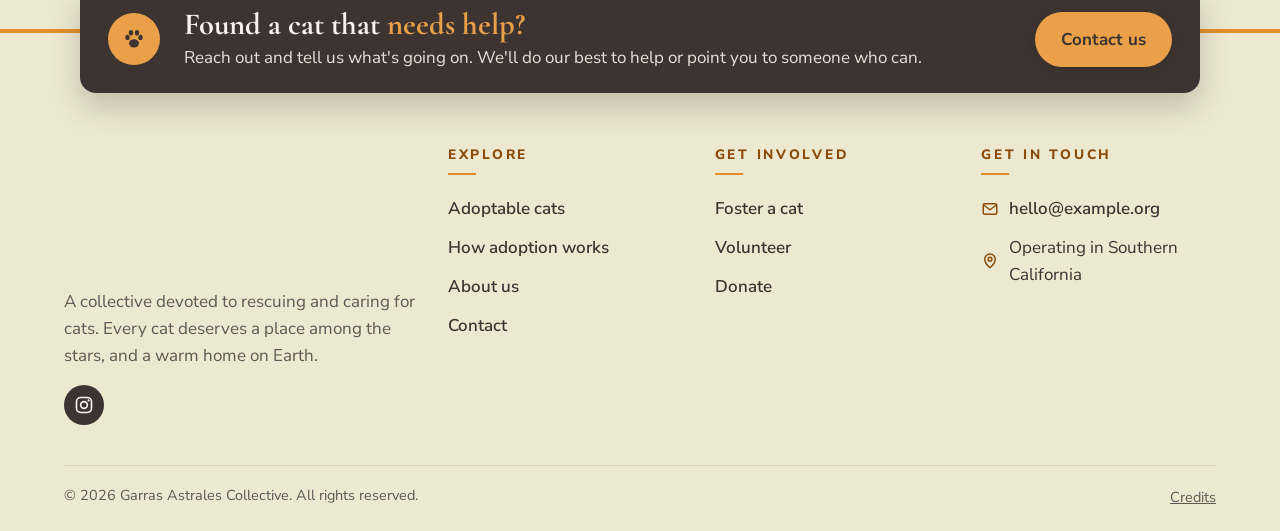
==== commit 650d1600: "Redesign the footer Lift the Found a cat callout over the footer's top edge with a paw icon, reorgan" ====
--- a/index.html
+++ b/index.html
@@ -141,32 +141,41 @@
   <footer class="site-footer">
     <div class="container">
       <div class="footer-help">
-        <div>
+        <span class="footer-help-icon" aria-hidden="true"><svg viewBox="0 0 24 24" aria-hidden="true" focusable="false"><ellipse cx="12" cy="16" rx="4.6" ry="3.8" fill="currentColor"/><ellipse cx="6" cy="10.5" rx="2" ry="2.5" fill="currentColor"/><ellipse cx="18" cy="10.5" rx="2" ry="2.5" fill="currentColor"/><ellipse cx="9.2" cy="6.2" rx="2" ry="2.6" fill="currentColor"/><ellipse cx="14.8" cy="6.2" rx="2" ry="2.6" fill="currentColor"/></svg></span>
+        <div class="footer-help-text">
           <h2>Found a cat that <span class="hl">needs help?</span></h2>
           <p>Reach out and tell us what's going on. We'll do our best to help or point you to someone who can.</p>
         </div>
         <a class="btn btn--primary" href="contact.html?subject=Found%20a%20cat">Contact us</a>
       </div>
       <div class="footer-grid">
-        <div>
-          <img class="footer-logo" src="assets/logo-garras-astrales.png" alt="Garras Astrales Collective">
-          <p>A collective devoted to rescuing and caring for cats. Every cat deserves a place among the stars — and a warm home on Earth.</p>
+        <div class="footer-brand">
+          <img class="footer-logo" src="assets/logo-garras-astrales.png" alt="Garras Astrales Collective" width="701" height="546">
+          <p>A collective devoted to rescuing and caring for cats. Every cat deserves a place among the stars, and a warm home on Earth.</p>
+          <a class="footer-social" href="https://www.instagram.com/garrasastrales" target="_blank" rel="noopener" aria-label="Garras Astrales on Instagram (opens in a new tab)"><svg viewBox="0 0 24 24" aria-hidden="true" focusable="false"><rect x="3" y="3" width="18" height="18" rx="5" fill="none" stroke="currentColor" stroke-width="2"/><circle cx="12" cy="12" r="4" fill="none" stroke="currentColor" stroke-width="2"/><circle cx="17.5" cy="6.5" r="1.3" fill="currentColor"/></svg></a>
         </div>
-        <div>
+        <nav class="footer-col" aria-label="Explore">
           <h2>Explore</h2>
           <ul>
             <li><a href="adopt.html">Adoptable cats</a></li>
-            <li><a href="get-involved.html#foster">Foster</a></li>
+            <li><a href="adopt.html#how-adoption-works">How adoption works</a></li>
+            <li><a href="about.html">About us</a></li>
+            <li><a href="contact.html">Contact</a></li>
+          </ul>
+        </nav>
+        <nav class="footer-col" aria-label="Get involved">
+          <h2>Get involved</h2>
+          <ul>
+            <li><a href="get-involved.html#foster">Foster a cat</a></li>
             <li><a href="get-involved.html#volunteer">Volunteer</a></li>
             <li><a href="get-involved.html#donate">Donate</a></li>
           </ul>
-        </div>
-        <div>
-          <h2>Contact</h2>
-          <ul>
-            <li><a href="mailto:hello@example.org">hello@example.org</a></li>
-            <li>Operating in Southern California</li>
-            <li><a class="social-ig" href="https://www.instagram.com/garrasastrales" target="_blank" rel="noopener" aria-label="Garras Astrales on Instagram (opens in a new tab)"><svg viewBox="0 0 24 24" aria-hidden="true" focusable="false"><rect x="3" y="3" width="18" height="18" rx="5" fill="none" stroke="currentColor" stroke-width="2"/><circle cx="12" cy="12" r="4" fill="none" stroke="currentColor" stroke-width="2"/><circle cx="17.5" cy="6.5" r="1.3" fill="currentColor"/></svg></a></li>
+        </nav>
+        <div class="footer-col">
+          <h2>Get in touch</h2>
+          <ul class="footer-contact">
+            <li><svg viewBox="0 0 24 24" aria-hidden="true" focusable="false"><rect x="3" y="5" width="18" height="14" rx="2" fill="none" stroke="currentColor" stroke-width="2"/><path d="M4 7l8 6 8-6" fill="none" stroke="currentColor" stroke-width="2" stroke-linecap="round" stroke-linejoin="round"/></svg><a href="mailto:hello@example.org">hello@example.org</a></li>
+            <li><svg viewBox="0 0 24 24" aria-hidden="true" focusable="false"><path d="M12 21s-7-6.2-7-11.5A7 7 0 0 1 19 9.5C19 14.8 12 21 12 21z" fill="none" stroke="currentColor" stroke-width="2" stroke-linejoin="round"/><circle cx="12" cy="9.5" r="2.5" fill="none" stroke="currentColor" stroke-width="2"/></svg><span>Operating in Southern California</span></li>
           </ul>
         </div>
       </div>
--- a/css/styles.css
+++ b/css/styles.css
@@ -344,20 +344,6 @@
 .cta-band .card p { color: var(--ink); }
 
 /* Footer */
-/* Light footer so the full-colour logo reads; an orange rule ties it to the top bar */
-.site-footer { background: var(--paper); color: var(--ink); padding: 56px 0 24px; margin-top: 72px;
-  border-top: 4px solid var(--amber-deep); box-shadow: 0 -6px 18px rgba(43, 36, 32, 0.06); }
-.site-footer a { color: var(--link); }
-.site-footer h2 {
-  color: var(--amber-text); font-size: 0.85rem; font-family: "Nunito Sans", sans-serif; text-transform: uppercase; letter-spacing: 0.2em;
-}
-.site-footer ul { list-style: none; padding: 0; margin: 0; display: grid; gap: 6px; }
-.footer-logo { width: 180px; margin-bottom: 16px; }
-.footer-grid { display: grid; gap: 32px; grid-template-columns: repeat(auto-fit, minmax(200px, 1fr)); }
-.footer-bottom { border-top: 1px solid var(--line); color: var(--muted); margin-top: 32px; padding-top: 20px; font-size: 0.85rem; }
-.footer-bottom { display: flex; flex-wrap: wrap; justify-content: space-between; gap: 8px 24px; }
-/* "Credits" link (icon, video and photo credits live on credits.html) */
-.footer-credit { color: inherit; display: inline-block; padding: 2px 0; }
 
 .placeholder-note {
   background: #fdf0dc; border: 1px dashed var(--amber-deep); border-radius: 10px; padding: 10px 14px; font-size: 0.9rem;
@@ -524,31 +510,94 @@
 .help-banner .card, .help-banner .share-strip { color: var(--ink); }
 .help-banner .card :focus-visible, .help-banner .share-strip :focus-visible { outline-color: var(--espresso); }
 
-/* Footer: content spans the full width, with comfortable side padding */
+
+/* "Meet the cats": soft shadows along the top and bottom edges, as if the dark bands either side sit above it */
+.cats-section {
+  position: relative;
+  box-shadow: inset 0 14px 14px -12px rgba(43, 36, 32, 0.28), inset 0 -14px 14px -12px rgba(43, 36, 32, 0.28);
+}
+
+
+/* ---------- Footer ---------- */
+.site-footer {
+  /* same peach-to-cream gradient as the header */
+  background: var(--bg) linear-gradient(135deg, var(--amber-soft), var(--bg)) fixed; color: var(--ink);
+  padding: 0 0 20px; margin-top: 96px;
+  border-top: 4px solid var(--amber-deep);
+}
 .site-footer > .container {
   max-width: none;
   padding-left: max(24px, 5vw, env(safe-area-inset-left, 0px));
   padding-right: max(24px, 5vw, env(safe-area-inset-right, 0px));
 }
-
-/* "Meet the cats": soft shadows along the top and bottom edges, as if the dark bands either side sit above it */
-.cats-section {
-  position: relative;
-  box-shadow: inset 0 14px 14px -12px rgba(43, 36, 32, 0.28), inset 0 -14px 14px -12px rgba(43, 36, 32, 0.28);
-}
-
-/* Footer: "Found a cat that needs help?" callout above the footer columns */
+/* "Found a cat that needs help?" card, lifted half over the footer's top edge */
 .footer-help {
-  display: flex; align-items: center; justify-content: space-between; gap: 16px 32px; flex-wrap: wrap;
-  padding: 24px 28px; margin-bottom: 40px; border-radius: var(--radius);
-  background: var(--espresso); color: var(--cream); box-shadow: var(--shadow);
-}
-.footer-help > div { flex: 1 1 360px; min-width: 0; }
+  display: flex; align-items: center; gap: 16px 24px; flex-wrap: wrap;
+  max-width: 1120px; margin: -48px auto 48px; padding: 22px 28px;
+  border-radius: var(--radius); background: var(--espresso); color: var(--cream);
+  box-shadow: 0 14px 30px rgba(43, 36, 32, 0.22);
+  position: relative; z-index: 2;
+}
+.footer-help-icon {
+  flex: none; width: 52px; height: 52px; border-radius: 50%;
+  display: grid; place-items: center; background: var(--amber); color: var(--espresso);
+}
+.footer-help-icon svg { width: 26px; height: 26px; }
+.footer-help-text { flex: 1 1 320px; min-width: 0; }
 .site-footer .footer-help h2 {
-  margin: 0 0 4px; color: var(--cream); font-family: "Cormorant Garamond", Georgia, serif;
-  font-size: clamp(1.5rem, 3vw, 1.9rem); text-transform: none; letter-spacing: 0;
-}
+  margin: 0 0 2px; color: var(--cream); font-family: "Cormorant Garamond", Georgia, serif;
+  font-size: clamp(1.4rem, 2.6vw, 1.8rem); text-transform: none; letter-spacing: 0;
+}
+.site-footer .footer-help h2::after { display: none; }
 .site-footer .footer-help h2 .hl { color: var(--amber); }
 .footer-help p { margin: 0; color: var(--on-dark); }
-.site-footer .footer-help .btn { color: var(--espresso); flex: none; }
+.footer-help .btn { flex: none; }
 .footer-help :focus-visible { outline-color: var(--amber); }
+
+.footer-grid {
+  display: grid; gap: 40px 32px; align-items: start;
+  grid-template-columns: minmax(0, 1.5fr) repeat(3, minmax(0, 1fr));
+}
+.footer-brand p { margin: 0 0 16px; color: var(--muted); max-width: 36ch; }
+.footer-logo { width: 170px; height: auto; margin-bottom: 14px; }
+.footer-social {
+  display: inline-grid; place-items: center; width: 40px; height: 40px; border-radius: 50%;
+  background: var(--espresso); color: var(--cream); transition: background 0.15s ease;
+}
+.footer-social:hover { background: var(--amber-deep); color: var(--espresso); }
+.footer-social svg { width: 20px; height: 20px; }
+
+.site-footer .footer-col h2 {
+  margin: 6px 0 16px; color: var(--amber-text);
+  font-family: "Nunito Sans", sans-serif; font-size: 0.8rem; font-weight: 800;
+  text-transform: uppercase; letter-spacing: 0.2em;
+}
+.site-footer .footer-col h2::after { content: ""; display: block; width: 28px; height: 2px; margin-top: 10px; background: var(--amber-deep); }
+.site-footer ul { list-style: none; padding: 0; margin: 0; display: grid; gap: 4px; }
+.footer-col a { display: inline-block; padding: 4px 0; color: var(--ink); text-decoration: none; font-weight: 600; }
+.footer-col a:hover { color: var(--link); text-decoration: underline; text-underline-offset: 3px; }
+.footer-contact li { display: flex; align-items: center; gap: 10px; color: var(--ink); }
+.footer-contact svg { width: 18px; height: 18px; flex: none; color: var(--amber-text); }
+.footer-contact span { padding: 4px 0; }
+
+.footer-bottom {
+  display: flex; flex-wrap: wrap; justify-content: space-between; gap: 8px 24px;
+  margin-top: 40px; padding-top: 18px; border-top: 1px solid var(--line);
+  color: var(--muted); font-size: 0.85rem;
+}
+.footer-credit { color: inherit; display: inline-block; padding: 2px 0; }
+.footer-credit:hover { color: var(--link); }
+
+@media (max-width: 980px) {
+  .footer-grid { grid-template-columns: repeat(3, minmax(0, 1fr)); }
+  .footer-brand { grid-column: 1 / -1; display: grid; grid-template-columns: auto 1fr; gap: 4px 24px; align-items: center; }
+  .footer-brand .footer-logo { grid-row: span 2; margin: 0; }
+  .footer-brand p { margin: 0; }
+}
+@media (max-width: 600px) {
+  .footer-help { margin-top: -36px; padding: 20px; }
+  .footer-grid { grid-template-columns: 1fr 1fr; }
+  .footer-brand { grid-template-columns: 1fr; justify-items: start; }
+  .footer-brand .footer-logo { grid-row: auto; }
+  .footer-col:last-child { grid-column: 1 / -1; }
+}
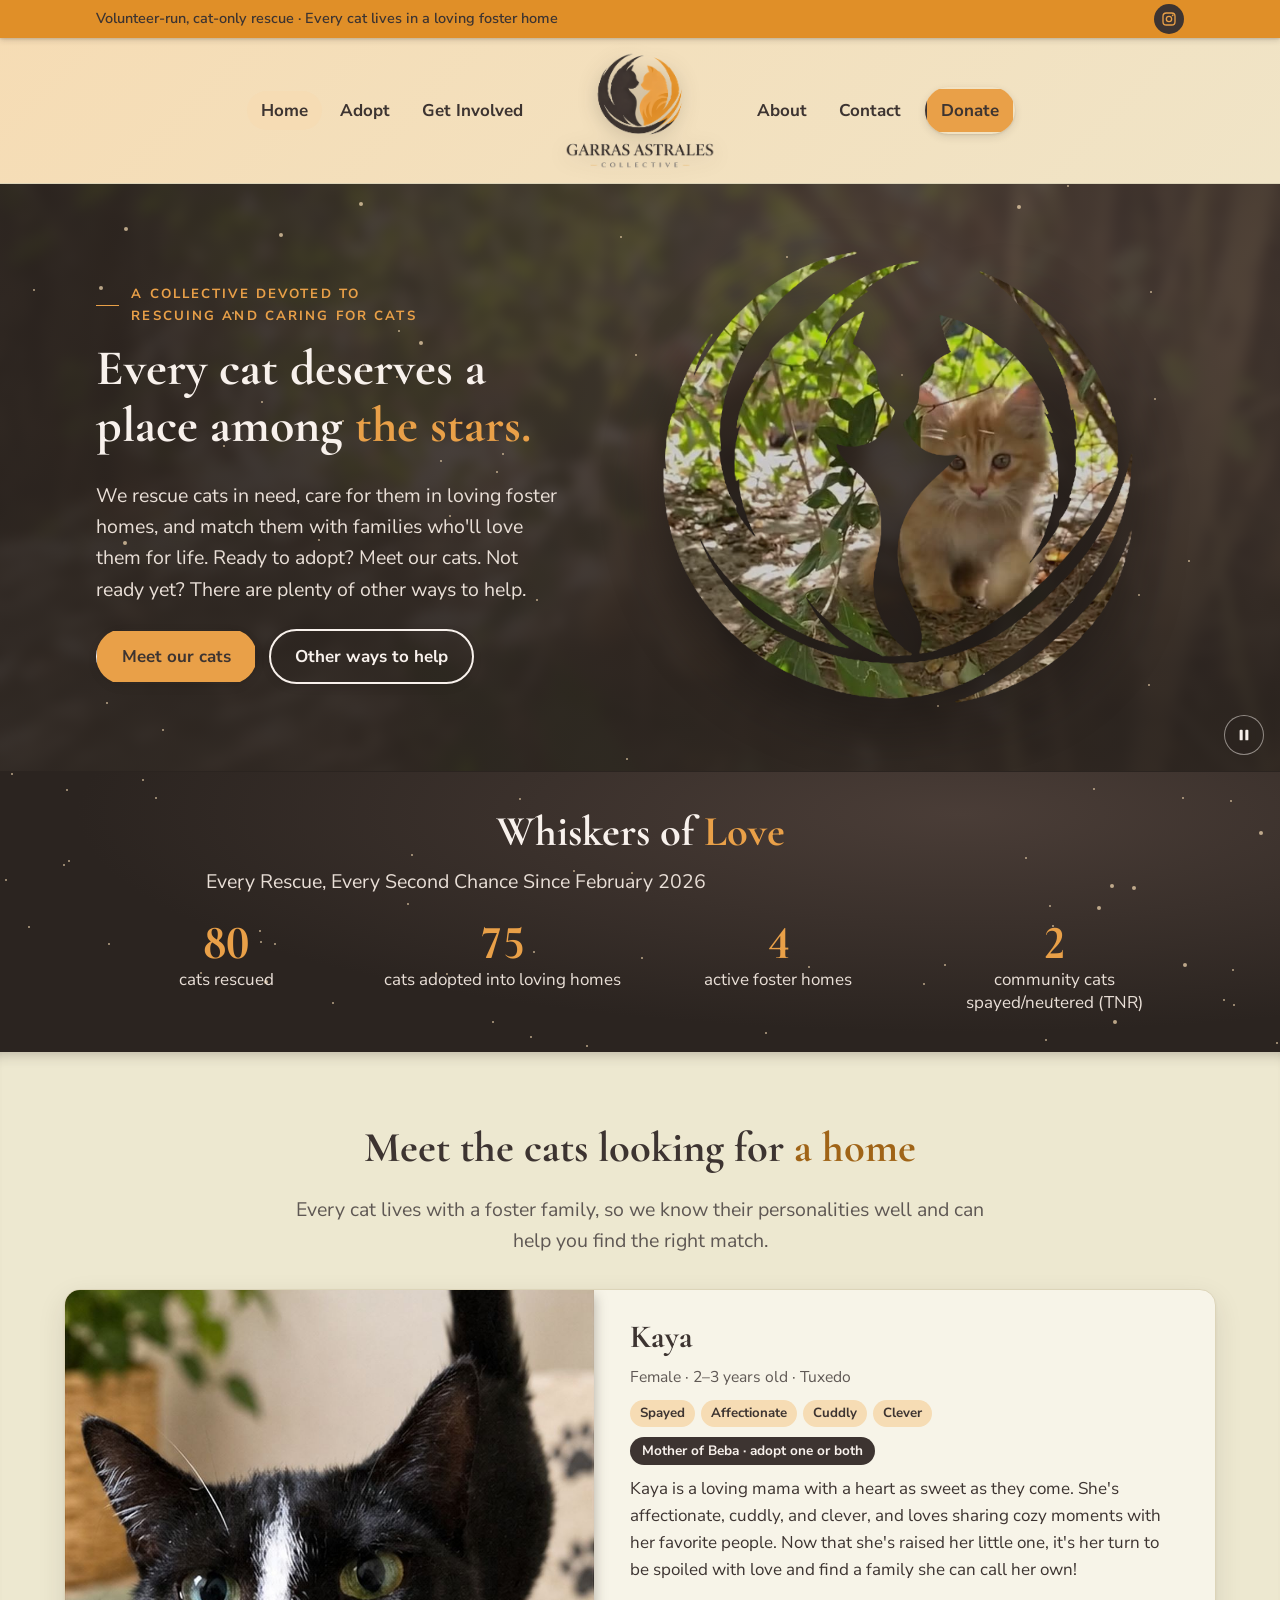
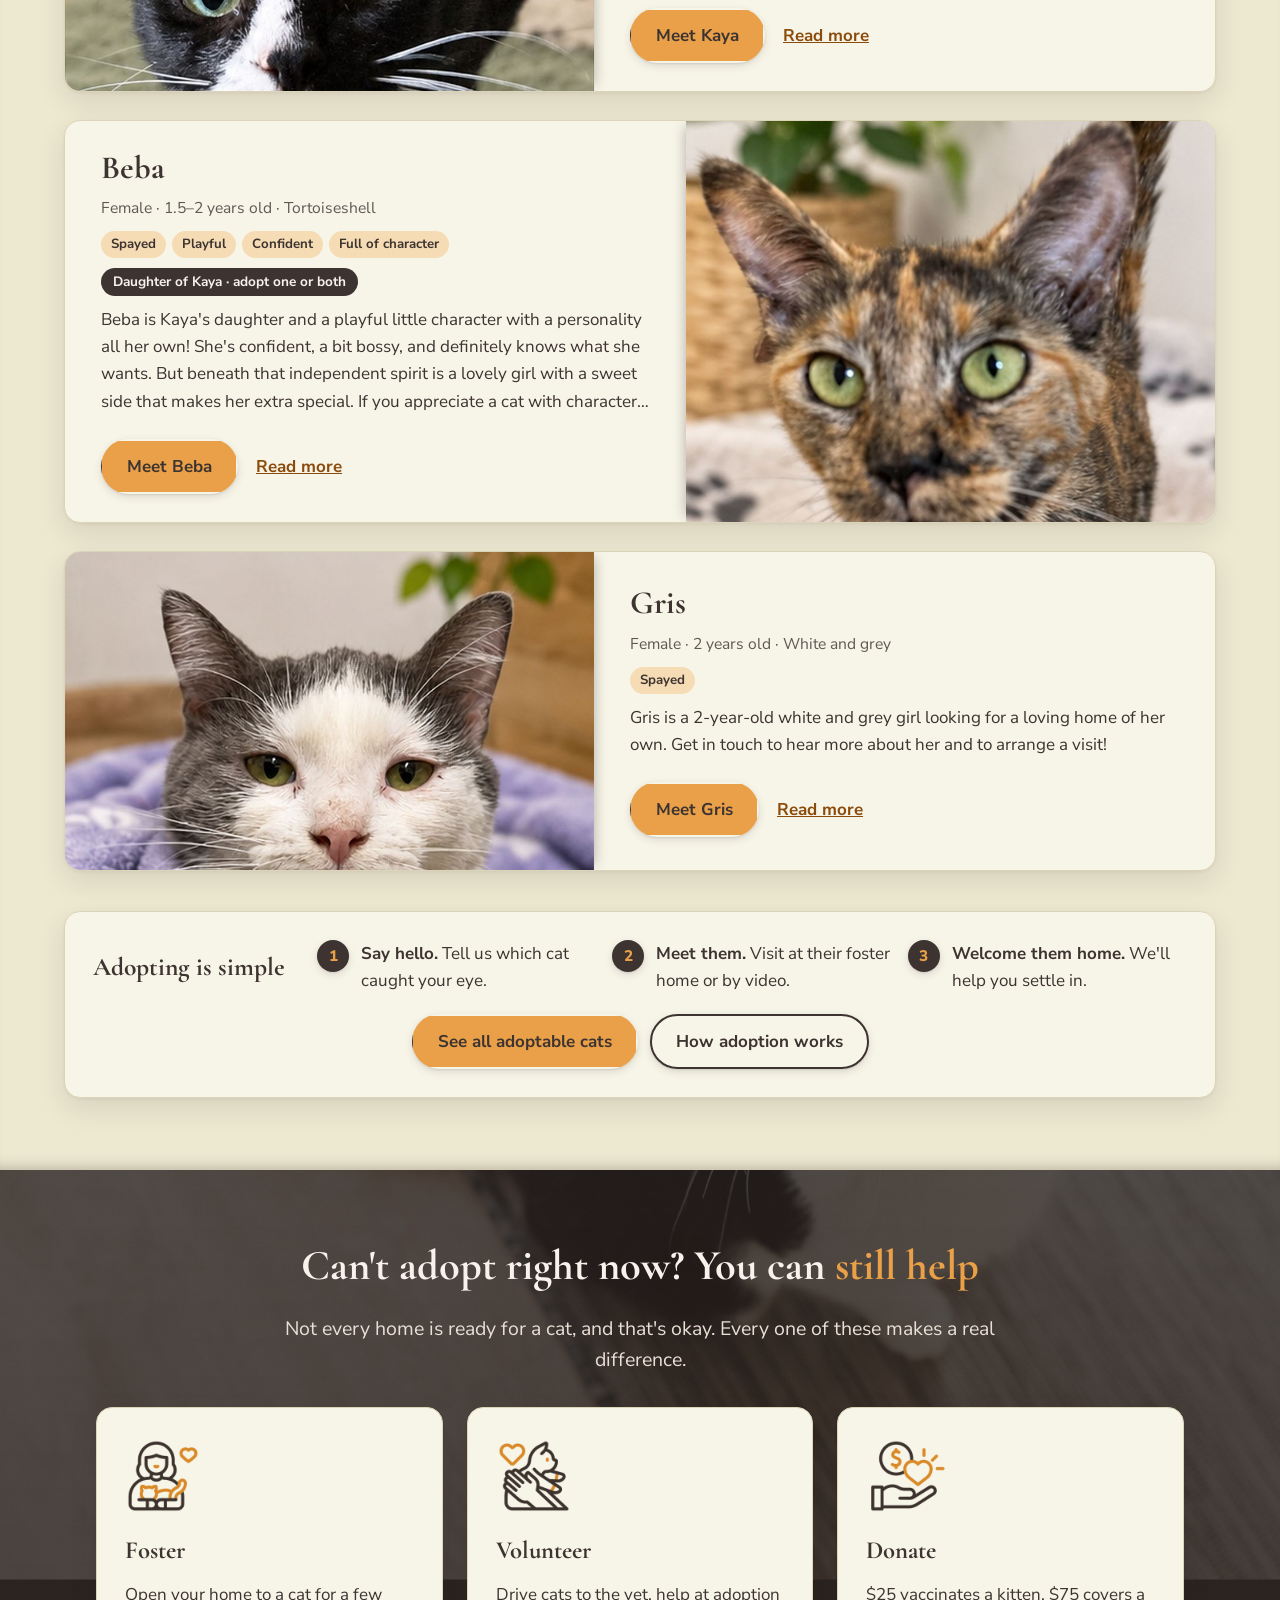
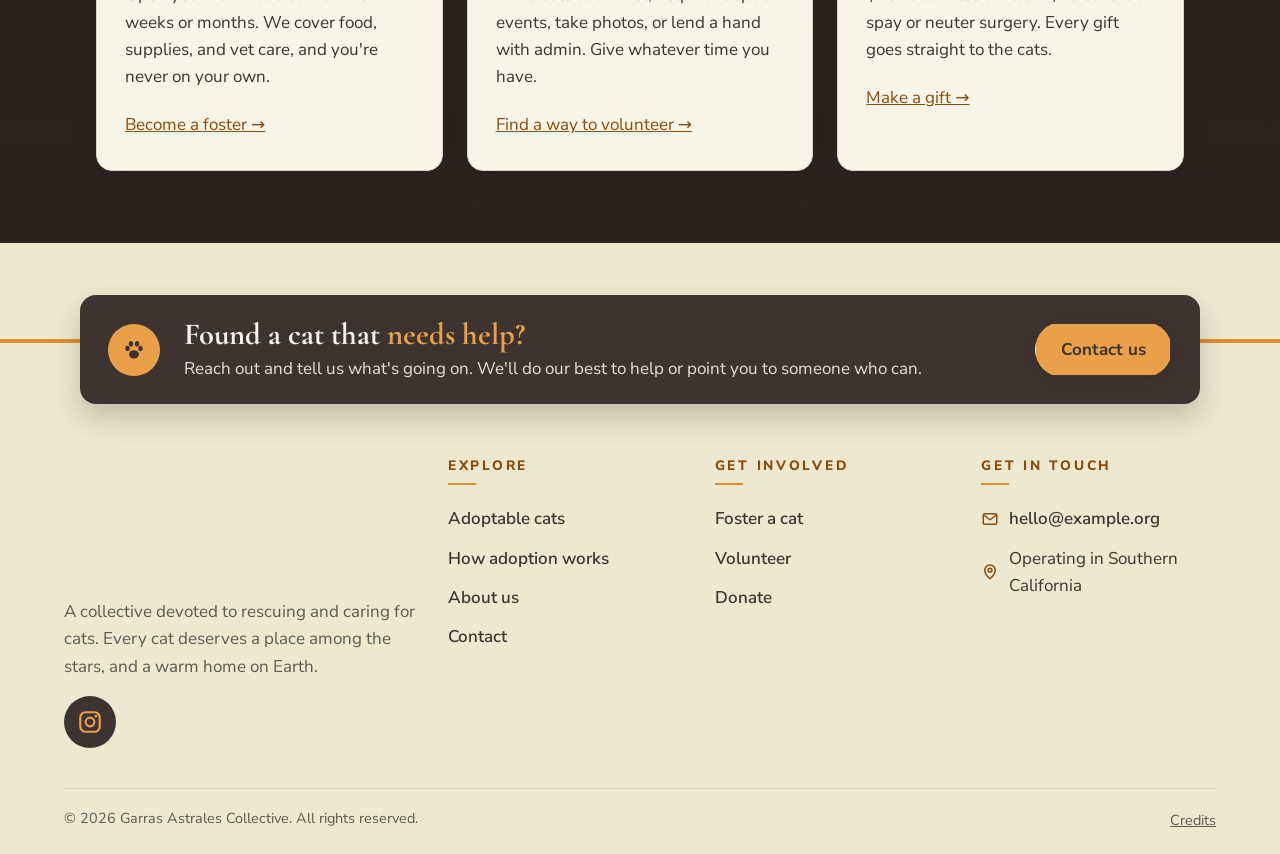
==== commit 3952723c: "Full-width horizontal cat cards, sticky header, paint-fill button hover Make Meet the cats full widt" ====
--- a/index.html
+++ b/index.html
@@ -126,14 +126,6 @@
             <a href="get-involved.html#donate">Make a gift →</a>
           </div>
         </div>
-        <div class="share-strip">
-          <span class="share-icon" aria-hidden="true"><svg viewBox="0 0 24 24" aria-hidden="true" focusable="false"><rect x="3" y="3" width="18" height="18" rx="5" fill="none" stroke="currentColor" stroke-width="2"/><circle cx="12" cy="12" r="4" fill="none" stroke="currentColor" stroke-width="2"/><circle cx="17.5" cy="6.5" r="1.3" fill="currentColor"/></svg></span>
-          <div class="share-text">
-            <h3>Spread the word</h3>
-            <p>Follow and share our cats on Instagram. One share can reach the person who's been looking for them.</p>
-          </div>
-          <a class="btn btn--dark" href="https://www.instagram.com/garrasastrales" target="_blank" rel="noopener">Follow @garrasastrales<span class="sr-only"> on Instagram (opens in a new tab)</span></a>
-        </div>
       </div>
     </section>
 
--- a/css/styles.css
+++ b/css/styles.css
@@ -83,14 +83,22 @@
   font: inherit;
   font-weight: 700;
   box-shadow: var(--shadow-sm);
-  transition: transform 0.15s ease, background 0.15s ease, box-shadow 0.15s ease;
-}
+  /* Paint-fill hover: a second colour sweeps in from the left */
+  background: linear-gradient(to right, var(--btn-fill) 50%, var(--btn-bg) 50%) right center / 201% 100% no-repeat;
+  transition: background-position 0.45s cubic-bezier(.65,0,.35,1), color 0.3s ease, border-color 0.3s ease,
+              transform 0.15s ease, box-shadow 0.15s ease;
+}
+.btn:hover, .btn:focus-visible { background-position: left center; color: var(--btn-fg-hover); border-color: var(--btn-fill); }
 .btn:hover { transform: translateY(-2px); box-shadow: var(--shadow-sm-hover); }
-.btn--primary { background: var(--amber); color: var(--espresso); }
-.btn--primary:hover { background: var(--amber-deep); }
-.btn--dark { background: var(--espresso); color: var(--cream); }
-.btn--dark:hover { background: var(--espresso-deep); }
-.btn--ghost { border-color: currentColor; color: inherit; background: transparent; }
+.btn--primary { --btn-bg: var(--amber); --btn-fill: var(--espresso); --btn-fg-hover: var(--cream); color: var(--espresso); }
+.btn--dark    { --btn-bg: var(--espresso); --btn-fill: var(--amber); --btn-fg-hover: var(--espresso); color: var(--cream); }
+.btn--ghost   { --btn-bg: transparent; --btn-fill: var(--espresso); --btn-fg-hover: var(--cream); border-color: currentColor; color: inherit; }
+/* on dark backgrounds the paint is cream */
+:is(.hero, .hero-portal, .footer-help, .cta-band) .btn--primary,
+:is(.hero, .hero-portal, .footer-help, .cta-band) .btn--ghost { --btn-fill: var(--cream); --btn-fg-hover: var(--espresso); }
+/* hover text colour must win over section-specific button colours */
+:is(.hero, .hero-portal, .footer-help, .cta-band, .site-nav, .help-banner, .cats-section, .adopt-path) .btn:is(:hover, :focus-visible) { color: var(--btn-fg-hover); }
+@media (prefers-reduced-motion: reduce) { .btn { transition: none; } }
 .btn-row { display: flex; flex-wrap: wrap; gap: 12px; margin-top: 24px; }
 
 /* Top bar above the header */
@@ -100,27 +108,34 @@
   box-shadow: 0 2px 6px rgba(43, 36, 32, 0.18), 0 1px 2px rgba(43, 36, 32, 0.12); }
 .top-bar .container { display: flex; align-items: center; justify-content: space-between; gap: 16px; min-height: 38px; }
 .top-bar-msg { margin: 0; }
+/* same style as the footer Instagram icon, sized to fit the bar */
 .top-bar-ig {
-  white-space: nowrap;
-  display: inline-flex; align-items: center; gap: 8px; color: var(--espresso); text-decoration: none; font-weight: 700;
-  padding: 4px 8px; margin-right: -8px; border-radius: 999px;
-}
-.top-bar-ig:hover { color: var(--espresso-deep); background: rgba(43, 36, 32, 0.1); }
-.ig-icon { width: 18px; height: 18px; flex: none; }
+  display: inline-grid; place-items: center; width: 30px; height: 30px; border-radius: 50%;
+  background: var(--espresso); color: var(--amber); text-decoration: none;
+  transition: background 0.15s ease, color 0.15s ease;
+}
+.top-bar-ig:hover { background: var(--amber); color: var(--espresso); box-shadow: 0 0 0 1px var(--espresso); }
+.ig-icon { width: 16px; height: 16px; flex: none; }
 @media (max-width: 900px) {
   .top-bar-msg { display: none; }
   .top-bar .container { justify-content: center; }
-  .top-bar-ig { margin-right: 0; }
 }
 
 /* Header: menu split in two with the logo in the middle */
+/* Sticky header: stays at the top while scrolling and slims down once the page moves (js/main.js adds .is-stuck) */
 .site-header {
-  position: relative; z-index: 50;
+  position: sticky; top: 0; z-index: 50;
+  transition: box-shadow 0.25s ease;
   /* same peach-to-cream gradient as the page, as seen behind "Meet the cats" */
   background: var(--bg) linear-gradient(135deg, var(--amber-soft), var(--bg)) fixed;
   border-bottom: 1px solid var(--line);
 }
-.site-header .container { position: relative; padding-top: 14px; padding-bottom: 14px; }
+.site-header .container { position: relative; padding-top: 14px; padding-bottom: 14px; transition: padding 0.25s ease; }
+.site-header.is-stuck { box-shadow: 0 6px 18px rgba(43, 36, 32, 0.12); }
+.site-header.is-stuck .container { padding-top: 6px; padding-bottom: 6px; }
+.site-header .brand img { transition: width 0.25s ease; }
+.site-header.is-stuck .brand img { width: 104px; }
+html { scroll-padding-top: 120px; }       /* in-page links land below the sticky header */
 .site-nav {
   display: grid; grid-template-columns: 1fr auto 1fr; align-items: center; gap: 28px;
 }
@@ -132,9 +147,8 @@
 .site-nav ul a {
   color: var(--espresso); text-decoration: none; padding: 8px 14px; border-radius: 999px; font-weight: 700; white-space: nowrap;
 }
-.site-nav ul a:hover, .site-nav ul a[aria-current="page"] { background: var(--amber-soft); }
+.site-nav ul a:not(.btn):hover, .site-nav ul a[aria-current="page"] { background: var(--amber-soft); }
 .site-nav ul .btn--primary { margin-left: 6px; }
-.site-nav ul .btn--primary:hover { background: var(--amber-deep); }
 
 .nav-toggle {
   display: none; border: 2px solid var(--espresso); color: var(--espresso);
@@ -461,20 +475,6 @@
 .impact .stat { padding: 8px; }
 .impact .stat span { display: block; line-height: 1.35; }
 
-/* Homepage: spread the word */
-.share-strip {
-  margin-top: 28px; padding: 24px 28px; border-radius: var(--radius);
-  background: var(--amber-soft); display: grid; grid-template-columns: auto 1fr auto; gap: 16px 24px; align-items: center;
-  box-shadow: var(--shadow-sm);
-}
-.share-icon { width: 52px; height: 52px; border-radius: 50%; background: var(--espresso); color: var(--amber); display: grid; place-items: center; }
-.share-icon svg { width: 26px; height: 26px; }
-.share-text h3 { margin: 0 0 4px; }
-.share-text p { margin: 0; }
-@media (max-width: 700px) {
-  .share-strip { grid-template-columns: auto 1fr; }
-  .share-strip .btn { grid-column: 1 / -1; justify-self: start; }
-}
 
 
 /* Credits page */
@@ -507,8 +507,8 @@
 .help-banner h2 .hl { color: var(--amber); }
 .help-banner .center .lead { color: var(--on-dark); }
 .help-banner :focus-visible { outline-color: var(--amber); }
-.help-banner .card, .help-banner .share-strip { color: var(--ink); }
-.help-banner .card :focus-visible, .help-banner .share-strip :focus-visible { outline-color: var(--espresso); }
+.help-banner .card { color: var(--ink); }
+.help-banner .card :focus-visible { outline-color: var(--espresso); }
 
 
 /* "Meet the cats": soft shadows along the top and bottom edges, as if the dark bands either side sit above it */
@@ -560,12 +560,13 @@
 }
 .footer-brand p { margin: 0 0 16px; color: var(--muted); max-width: 36ch; }
 .footer-logo { width: 170px; height: auto; margin-bottom: 14px; }
+/* espresso circle, orange glyph (same style as the top bar Instagram icon) */
 .footer-social {
-  display: inline-grid; place-items: center; width: 40px; height: 40px; border-radius: 50%;
-  background: var(--espresso); color: var(--cream); transition: background 0.15s ease;
-}
-.footer-social:hover { background: var(--amber-deep); color: var(--espresso); }
-.footer-social svg { width: 20px; height: 20px; }
+  display: inline-grid; place-items: center; width: 52px; height: 52px; border-radius: 50%;
+  background: var(--espresso); color: var(--amber); transition: background 0.15s ease, color 0.15s ease;
+}
+.footer-social:hover { background: var(--amber); color: var(--espresso); }
+.footer-social svg { width: 26px; height: 26px; }
 
 .site-footer .footer-col h2 {
   margin: 6px 0 16px; color: var(--amber-text);
@@ -601,3 +602,31 @@
   .footer-brand .footer-logo { grid-row: auto; }
   .footer-col:last-child { grid-column: 1 / -1; }
 }
+
+/* "Meet the cats" on the homepage: full width, with each cat as a wide horizontal card */
+.cats-section > .container {
+  max-width: none;
+  padding-left: max(24px, 5vw, env(safe-area-inset-left, 0px));
+  padding-right: max(24px, 5vw, env(safe-area-inset-right, 0px));
+}
+@media (min-width: 820px) {
+  .cats-section #featured-cats { grid-template-columns: 1fr; gap: 28px; }
+  .cats-section .cat-card { flex-direction: row; min-height: 320px; }
+  .cats-section .cat-photo {
+    flex: 0 0 min(46%, 720px); aspect-ratio: auto; position: relative;
+    box-shadow: 6px 0 12px -6px rgba(43, 36, 32, 0.35);
+  }
+  .cats-section .cat-photo img:not(.placeholder) { position: absolute; inset: 0; }
+  .cats-section .cat-body { padding: 28px 36px; justify-content: center; gap: 10px; }
+  .cats-section .cat-body h3 { font-size: 1.9rem; }
+  .cats-section .cat-story { -webkit-line-clamp: 4; line-clamp: 4; max-width: 70ch; }
+  .cats-section .cat-actions { margin-top: 8px; }
+  .cats-section .cat-card:nth-child(even) { flex-direction: row-reverse; }        /* alternate photo side */
+  .cats-section .cat-card:nth-child(even) .cat-photo { box-shadow: -6px 0 12px -6px rgba(43, 36, 32, 0.35); }
+}
+
+/* Sticky header on phones: smaller logo, Menu button re-centred */
+@media (max-width: 880px) {
+  .site-header.is-stuck .brand img { width: 78px; }
+  .site-header.is-stuck .nav-toggle { margin-top: 5px; }
+}
